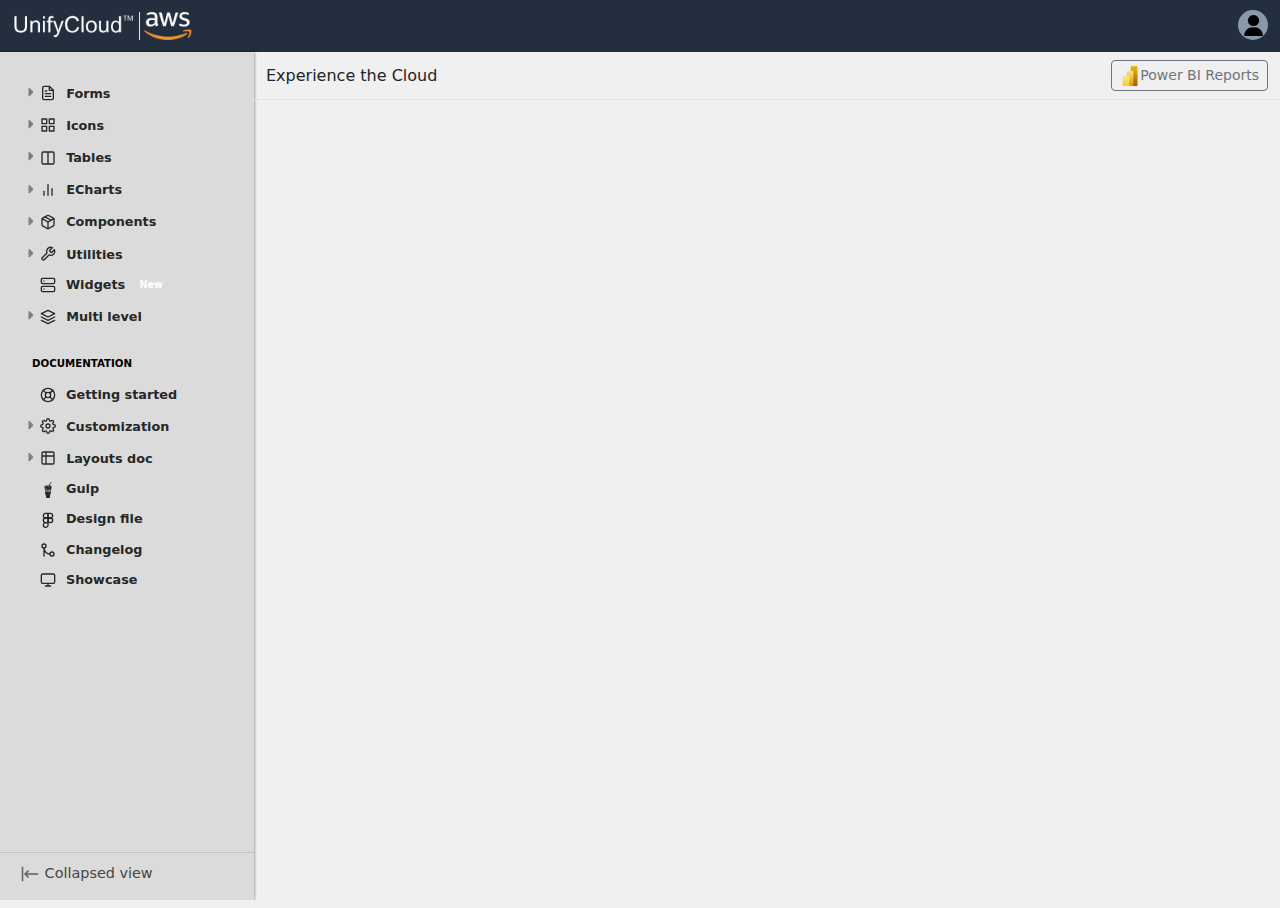
==== index.html @ ef330813 "compressed" ====
﻿<!doctype html>
<html lang="en">
<head>
    <meta charset="utf-8">
    <meta name="viewport" content="width=device-width, initial-scale=1">
    <title>AWS</title>
    <!-- bootstrap@5.3.2 -->
    <link rel="stylesheet" href="assets/css/bootstrap.css">
    <link rel="stylesheet" href="assets/css/icofont.css" rel="stylesheet" />
    <link rel="stylesheet" href="assets/css/style.css" rel="stylesheet" />
    <link href="assets/css/responsive.css" rel="stylesheet" />
</head>
  <body class="">
      <section class="topbar">
          <div class="container-fluid">
              <div class="row g-2 align-items-center">
                  <div class="col-auto mmenu">
                    <a href="javascript:void(0);" onclick="showmenumobile()">
                        <!-- <i class="icofont-navigation-menu"></i> -->
                        <img src="assets/img/icons/menu-bar.png" alt="">
                    </a>
                  </div>
                  <div class="col-auto brandlogo">
                      <img src="assets/img/uc-logo-white.png" />
                  </div>
                  <div class="col-auto border-start awslogo">
                      <img src="assets/img/aws-logo-white.png" />
                  </div>
                  <div class="col text-end">
                      <div class="dropdown profilebtn">
                          <span class="" data-bs-toggle="dropdown" aria-expanded="false">
                              <img src="assets/img/user.png" />
                          </span>
                          <!--<button class="btn btn-secondary dropdown-toggle" type="button" data-bs-toggle="dropdown" aria-expanded="false">
                            Dropdown
                        </button>-->
                          <ul class="dropdown-menu">
                              <li>
                                  <a href="change-password.html" class="dropdown-item">Change Password</a>
                              </li>

                              <li><hr class="dropdown-divider"></li>
                              <li><button class="dropdown-item" type="button">Logout</button></li>
                          </ul>
                      </div>
                  </div>
              </div>
          </div>
      </section>
      <section class="bottomSec">
          <div class="mobmenubg">
              <a href="javascript:void();" id="Closemenu" onclick="hidemenumobile()"><i class="icofont-close-line-squared-alt"></i></a>
          </div>
          <div class="sidebar">
              
              <nav class="navbar navbar-vertical navbar-expand-lg">
                  <div class="" id="navbarVerticalCollapse">
                      <!-- scrollbar removed-->
                      <div class="navbar-vertical-content">
                          <ul class="navbar-nav flex-column" id="navbarVerticalNav">


                              <li class="nav-item">
                                  <!-- label-->

                                  <div class="nav-item-wrapper">
                                      <a class="nav-link dropdown-indicator label-1 collapsed" href="#nv-forms" role="button" data-bs-toggle="collapse" aria-expanded="false" aria-controls="nv-forms">
                                          <div class="d-flex align-items-center">
                                              <div class="dropdown-indicator-icon"><svg class="svg-inline--fa fa-caret-right" aria-hidden="true" focusable="false" data-prefix="fas" data-icon="caret-right" role="img" xmlns="http://www.w3.org/2000/svg" viewBox="0 0 256 512" data-fa-i2svg=""><path fill="currentColor" d="M118.6 105.4l128 127.1C252.9 239.6 256 247.8 256 255.1s-3.125 16.38-9.375 22.63l-128 127.1c-9.156 9.156-22.91 11.9-34.88 6.943S64 396.9 64 383.1V128c0-12.94 7.781-24.62 19.75-29.58S109.5 96.23 118.6 105.4z"></path></svg><!-- <span class="fas fa-caret-right"></span> Font Awesome fontawesome.com --></div><span class="nav-link-icon"><svg xmlns="http://www.w3.org/2000/svg" width="16px" height="16px" viewBox="0 0 24 24" fill="none" stroke="currentColor" stroke-width="2" stroke-linecap="round" stroke-linejoin="round" class="feather feather-file-text"><path d="M14 2H6a2 2 0 0 0-2 2v16a2 2 0 0 0 2 2h12a2 2 0 0 0 2-2V8z"></path><polyline points="14 2 14 8 20 8"></polyline><line x1="16" y1="13" x2="8" y2="13"></line><line x1="16" y1="17" x2="8" y2="17"></line><polyline points="10 9 9 9 8 9"></polyline></svg></span><span class="nav-link-text">Forms</span>
                                          </div>
                                      </a>
                                      <div class="parent-wrapper label-1">
                                          <ul class="nav collapse parent" data-bs-parent="#navbarVerticalCollapse" id="nv-forms">
                                              <li class="collapsed-nav-item-title d-none">Forms</li>
                                              <li class="nav-item">
                                                  <a class="nav-link dropdown-indicator collapsed" href="#nv-basic" data-bs-toggle="collapse" aria-expanded="false" aria-controls="nv-basic">
                                                      <div class="d-flex align-items-center">
                                                          <div class="dropdown-indicator-icon"><svg class="svg-inline--fa fa-caret-right" aria-hidden="true" focusable="false" data-prefix="fas" data-icon="caret-right" role="img" xmlns="http://www.w3.org/2000/svg" viewBox="0 0 256 512" data-fa-i2svg=""><path fill="currentColor" d="M118.6 105.4l128 127.1C252.9 239.6 256 247.8 256 255.1s-3.125 16.38-9.375 22.63l-128 127.1c-9.156 9.156-22.91 11.9-34.88 6.943S64 396.9 64 383.1V128c0-12.94 7.781-24.62 19.75-29.58S109.5 96.23 118.6 105.4z"></path></svg><!-- <span class="fas fa-caret-right"></span> Font Awesome fontawesome.com --></div><span class="nav-link-text">Basic</span>
                                                      </div>
                                                  </a><!-- more inner pages-->
                                                  <div class="parent-wrapper">
                                                      <ul class="nav collapse parent" data-bs-parent="#forms" id="nv-basic">
                                                          <li class="nav-item">
                                                              <a class="nav-link" href="modules/forms/basic/form-control.html" data-bs-toggle="" aria-expanded="false">
                                                                  <div class="d-flex align-items-center"><span class="nav-link-text">Form control</span></div>
                                                              </a><!-- more inner pages-->
                                                          </li>
                                                          <li class="nav-item">
                                                              <a class="nav-link" href="modules/forms/basic/input-group.html" data-bs-toggle="" aria-expanded="false">
                                                                  <div class="d-flex align-items-center"><span class="nav-link-text">Input group</span></div>
                                                              </a><!-- more inner pages-->
                                                          </li>
                                                          <li class="nav-item">
                                                              <a class="nav-link" href="modules/forms/basic/select.html" data-bs-toggle="" aria-expanded="false">
                                                                  <div class="d-flex align-items-center"><span class="nav-link-text">Select</span></div>
                                                              </a><!-- more inner pages-->
                                                          </li>
                                                          <li class="nav-item">
                                                              <a class="nav-link" href="modules/forms/basic/checks.html" data-bs-toggle="" aria-expanded="false">
                                                                  <div class="d-flex align-items-center"><span class="nav-link-text">Checks</span></div>
                                                              </a><!-- more inner pages-->
                                                          </li>
                                                          <li class="nav-item">
                                                              <a class="nav-link" href="modules/forms/basic/range.html" data-bs-toggle="" aria-expanded="false">
                                                                  <div class="d-flex align-items-center"><span class="nav-link-text">Range</span></div>
                                                              </a><!-- more inner pages-->
                                                          </li>
                                                          <li class="nav-item">
                                                              <a class="nav-link" href="modules/forms/basic/floating-labels.html" data-bs-toggle="" aria-expanded="false">
                                                                  <div class="d-flex align-items-center"><span class="nav-link-text">Floating labels</span></div>
                                                              </a><!-- more inner pages-->
                                                          </li>
                                                          <li class="nav-item">
                                                              <a class="nav-link" href="modules/forms/basic/layout.html" data-bs-toggle="" aria-expanded="false">
                                                                  <div class="d-flex align-items-center"><span class="nav-link-text">Layout</span></div>
                                                              </a><!-- more inner pages-->
                                                          </li>
                                                      </ul>
                                                  </div>
                                              </li>
                                              <li class="nav-item">
                                                  <a class="nav-link dropdown-indicator collapsed" href="#nv-advance" data-bs-toggle="collapse" aria-expanded="false" aria-controls="nv-advance">
                                                      <div class="d-flex align-items-center">
                                                          <div class="dropdown-indicator-icon"><svg class="svg-inline--fa fa-caret-right" aria-hidden="true" focusable="false" data-prefix="fas" data-icon="caret-right" role="img" xmlns="http://www.w3.org/2000/svg" viewBox="0 0 256 512" data-fa-i2svg=""><path fill="currentColor" d="M118.6 105.4l128 127.1C252.9 239.6 256 247.8 256 255.1s-3.125 16.38-9.375 22.63l-128 127.1c-9.156 9.156-22.91 11.9-34.88 6.943S64 396.9 64 383.1V128c0-12.94 7.781-24.62 19.75-29.58S109.5 96.23 118.6 105.4z"></path></svg><!-- <span class="fas fa-caret-right"></span> Font Awesome fontawesome.com --></div><span class="nav-link-text">Advance</span>
                                                      </div>
                                                  </a><!-- more inner pages-->
                                                  <div class="parent-wrapper">
                                                      <ul class="nav collapse parent" data-bs-parent="#forms" id="nv-advance">
                                                          <li class="nav-item">
                                                              <a class="nav-link" href="modules/forms/advance/advance-select.html" data-bs-toggle="" aria-expanded="false">
                                                                  <div class="d-flex align-items-center"><span class="nav-link-text">Advance select</span></div>
                                                              </a><!-- more inner pages-->
                                                          </li>
                                                          <li class="nav-item">
                                                              <a class="nav-link" href="modules/forms/advance/date-picker.html" data-bs-toggle="" aria-expanded="false">
                                                                  <div class="d-flex align-items-center"><span class="nav-link-text">Date picker</span></div>
                                                              </a><!-- more inner pages-->
                                                          </li>
                                                          <li class="nav-item">
                                                              <a class="nav-link" href="modules/forms/advance/editor.html" data-bs-toggle="" aria-expanded="false">
                                                                  <div class="d-flex align-items-center"><span class="nav-link-text">Editor</span></div>
                                                              </a><!-- more inner pages-->
                                                          </li>
                                                          <li class="nav-item">
                                                              <a class="nav-link" href="modules/forms/advance/file-uploader.html" data-bs-toggle="" aria-expanded="false">
                                                                  <div class="d-flex align-items-center"><span class="nav-link-text">File uploader</span></div>
                                                              </a><!-- more inner pages-->
                                                          </li>
                                                          <li class="nav-item">
                                                              <a class="nav-link" href="modules/forms/advance/rating.html" data-bs-toggle="" aria-expanded="false">
                                                                  <div class="d-flex align-items-center"><span class="nav-link-text">Rating</span></div>
                                                              </a><!-- more inner pages-->
                                                          </li>
                                                          <li class="nav-item">
                                                              <a class="nav-link" href="modules/forms/advance/emoji-button.html" data-bs-toggle="" aria-expanded="false">
                                                                  <div class="d-flex align-items-center"><span class="nav-link-text">Emoji button</span></div>
                                                              </a><!-- more inner pages-->
                                                          </li>
                                                      </ul>
                                                  </div>
                                              </li>
                                              <li class="nav-item">
                                                  <a class="nav-link" href="modules/forms/validation.html" data-bs-toggle="" aria-expanded="false">
                                                      <div class="d-flex align-items-center"><span class="nav-link-text">Validation</span></div>
                                                  </a><!-- more inner pages-->
                                              </li>
                                              <li class="nav-item">
                                                  <a class="nav-link" href="modules/forms/wizard.html" data-bs-toggle="" aria-expanded="false">
                                                      <div class="d-flex align-items-center"><span class="nav-link-text">Wizard</span></div>
                                                  </a><!-- more inner pages-->
                                              </li>
                                          </ul>
                                      </div>
                                  </div><!-- parent pages-->
                                  <div class="nav-item-wrapper">
                                      <a class="nav-link dropdown-indicator label-1 collapsed" href="#nv-icons" role="button" data-bs-toggle="collapse" aria-expanded="false" aria-controls="nv-icons">
                                          <div class="d-flex align-items-center">
                                              <div class="dropdown-indicator-icon"><svg class="svg-inline--fa fa-caret-right" aria-hidden="true" focusable="false" data-prefix="fas" data-icon="caret-right" role="img" xmlns="http://www.w3.org/2000/svg" viewBox="0 0 256 512" data-fa-i2svg=""><path fill="currentColor" d="M118.6 105.4l128 127.1C252.9 239.6 256 247.8 256 255.1s-3.125 16.38-9.375 22.63l-128 127.1c-9.156 9.156-22.91 11.9-34.88 6.943S64 396.9 64 383.1V128c0-12.94 7.781-24.62 19.75-29.58S109.5 96.23 118.6 105.4z"></path></svg><!-- <span class="fas fa-caret-right"></span> Font Awesome fontawesome.com --></div><span class="nav-link-icon"><svg xmlns="http://www.w3.org/2000/svg" width="16px" height="16px" viewBox="0 0 24 24" fill="none" stroke="currentColor" stroke-width="2" stroke-linecap="round" stroke-linejoin="round" class="feather feather-grid"><rect x="3" y="3" width="7" height="7"></rect><rect x="14" y="3" width="7" height="7"></rect><rect x="14" y="14" width="7" height="7"></rect><rect x="3" y="14" width="7" height="7"></rect></svg></span><span class="nav-link-text">Icons</span>
                                          </div>
                                      </a>
                                      <div class="parent-wrapper label-1">
                                          <ul class="nav collapse parent" data-bs-parent="#navbarVerticalCollapse" id="nv-icons">
                                              <li class="collapsed-nav-item-title d-none">Icons</li>
                                              <li class="nav-item">
                                                  <a class="nav-link" href="modules/icons/feather.html" data-bs-toggle="" aria-expanded="false">
                                                      <div class="d-flex align-items-center"><span class="nav-link-text">Feather</span></div>
                                                  </a><!-- more inner pages-->
                                              </li>
                                              <li class="nav-item">
                                                  <a class="nav-link" href="modules/icons/font-awesome.html" data-bs-toggle="" aria-expanded="false">
                                                      <div class="d-flex align-items-center"><span class="nav-link-text">Font awesome</span></div>
                                                  </a><!-- more inner pages-->
                                              </li>
                                              <li class="nav-item">
                                                  <a class="nav-link" href="modules/icons/unicons.html" data-bs-toggle="" aria-expanded="false">
                                                      <div class="d-flex align-items-center"><span class="nav-link-text">Unicons</span></div>
                                                  </a><!-- more inner pages-->
                                              </li>
                                          </ul>
                                      </div>
                                  </div><!-- parent pages-->
                                  <div class="nav-item-wrapper">
                                      <a class="nav-link dropdown-indicator label-1 collapsed" href="#nv-tables" role="button" data-bs-toggle="collapse" aria-expanded="false" aria-controls="nv-tables">
                                          <div class="d-flex align-items-center">
                                              <div class="dropdown-indicator-icon"><svg class="svg-inline--fa fa-caret-right" aria-hidden="true" focusable="false" data-prefix="fas" data-icon="caret-right" role="img" xmlns="http://www.w3.org/2000/svg" viewBox="0 0 256 512" data-fa-i2svg=""><path fill="currentColor" d="M118.6 105.4l128 127.1C252.9 239.6 256 247.8 256 255.1s-3.125 16.38-9.375 22.63l-128 127.1c-9.156 9.156-22.91 11.9-34.88 6.943S64 396.9 64 383.1V128c0-12.94 7.781-24.62 19.75-29.58S109.5 96.23 118.6 105.4z"></path></svg><!-- <span class="fas fa-caret-right"></span> Font Awesome fontawesome.com --></div><span class="nav-link-icon"><svg xmlns="http://www.w3.org/2000/svg" width="16px" height="16px" viewBox="0 0 24 24" fill="none" stroke="currentColor" stroke-width="2" stroke-linecap="round" stroke-linejoin="round" class="feather feather-columns"><path d="M12 3h7a2 2 0 0 1 2 2v14a2 2 0 0 1-2 2h-7m0-18H5a2 2 0 0 0-2 2v14a2 2 0 0 0 2 2h7m0-18v18"></path></svg></span><span class="nav-link-text">Tables</span>
                                          </div>
                                      </a>
                                      <div class="parent-wrapper label-1">
                                          <ul class="nav collapse parent" data-bs-parent="#navbarVerticalCollapse" id="nv-tables">
                                              <li class="collapsed-nav-item-title d-none">Tables</li>
                                              <li class="nav-item">
                                                  <a class="nav-link" href="modules/tables/basic-tables.html" data-bs-toggle="" aria-expanded="false">
                                                      <div class="d-flex align-items-center"><span class="nav-link-text">Basic tables</span></div>
                                                  </a><!-- more inner pages-->
                                              </li>
                                              <li class="nav-item">
                                                  <a class="nav-link" href="modules/tables/advance-tables.html" data-bs-toggle="" aria-expanded="false">
                                                      <div class="d-flex align-items-center"><span class="nav-link-text">Advance tables</span></div>
                                                  </a><!-- more inner pages-->
                                              </li>
                                              <li class="nav-item">
                                                  <a class="nav-link" href="modules/tables/bulk-select.html" data-bs-toggle="" aria-expanded="false">
                                                      <div class="d-flex align-items-center"><span class="nav-link-text">Bulk Select</span></div>
                                                  </a><!-- more inner pages-->
                                              </li>
                                          </ul>
                                      </div>
                                  </div><!-- parent pages-->
                                  <div class="nav-item-wrapper">
                                      <a class="nav-link dropdown-indicator label-1 collapsed" href="#nv-ECharts" role="button" data-bs-toggle="collapse" aria-expanded="false" aria-controls="nv-ECharts">
                                          <div class="d-flex align-items-center">
                                              <div class="dropdown-indicator-icon"><svg class="svg-inline--fa fa-caret-right" aria-hidden="true" focusable="false" data-prefix="fas" data-icon="caret-right" role="img" xmlns="http://www.w3.org/2000/svg" viewBox="0 0 256 512" data-fa-i2svg=""><path fill="currentColor" d="M118.6 105.4l128 127.1C252.9 239.6 256 247.8 256 255.1s-3.125 16.38-9.375 22.63l-128 127.1c-9.156 9.156-22.91 11.9-34.88 6.943S64 396.9 64 383.1V128c0-12.94 7.781-24.62 19.75-29.58S109.5 96.23 118.6 105.4z"></path></svg><!-- <span class="fas fa-caret-right"></span> Font Awesome fontawesome.com --></div><span class="nav-link-icon"><svg xmlns="http://www.w3.org/2000/svg" width="16px" height="16px" viewBox="0 0 24 24" fill="none" stroke="currentColor" stroke-width="2" stroke-linecap="round" stroke-linejoin="round" class="feather feather-bar-chart-2"><line x1="18" y1="20" x2="18" y2="10"></line><line x1="12" y1="20" x2="12" y2="4"></line><line x1="6" y1="20" x2="6" y2="14"></line></svg></span><span class="nav-link-text">ECharts</span>
                                          </div>
                                      </a>
                                      <div class="parent-wrapper label-1">
                                          <ul class="nav collapse parent" data-bs-parent="#navbarVerticalCollapse" id="nv-ECharts">
                                              <li class="collapsed-nav-item-title d-none">ECharts</li>
                                              <li class="nav-item">
                                                  <a class="nav-link" href="modules/echarts/line-charts.html" data-bs-toggle="" aria-expanded="false">
                                                      <div class="d-flex align-items-center"><span class="nav-link-text">Line charts</span></div>
                                                  </a><!-- more inner pages-->
                                              </li>
                                              <li class="nav-item">
                                                  <a class="nav-link" href="modules/echarts/bar-charts.html" data-bs-toggle="" aria-expanded="false">
                                                      <div class="d-flex align-items-center"><span class="nav-link-text">Bar charts</span></div>
                                                  </a><!-- more inner pages-->
                                              </li>
                                              <li class="nav-item">
                                                  <a class="nav-link" href="modules/echarts/candlestick-charts.html" data-bs-toggle="" aria-expanded="false">
                                                      <div class="d-flex align-items-center"><span class="nav-link-text">Candlestick charts</span></div>
                                                  </a><!-- more inner pages-->
                                              </li>
                                              <li class="nav-item">
                                                  <a class="nav-link" href="modules/echarts/geo-map.html" data-bs-toggle="" aria-expanded="false">
                                                      <div class="d-flex align-items-center"><span class="nav-link-text">Geo map</span></div>
                                                  </a><!-- more inner pages-->
                                              </li>
                                              <li class="nav-item">
                                                  <a class="nav-link" href="modules/echarts/scatter-charts.html" data-bs-toggle="" aria-expanded="false">
                                                      <div class="d-flex align-items-center"><span class="nav-link-text">Scatter charts</span></div>
                                                  </a><!-- more inner pages-->
                                              </li>
                                              <li class="nav-item">
                                                  <a class="nav-link" href="modules/echarts/pie-charts.html" data-bs-toggle="" aria-expanded="false">
                                                      <div class="d-flex align-items-center"><span class="nav-link-text">Pie charts</span></div>
                                                  </a><!-- more inner pages-->
                                              </li>
                                              <li class="nav-item">
                                                  <a class="nav-link" href="modules/echarts/gauge-chart.html" data-bs-toggle="" aria-expanded="false">
                                                      <div class="d-flex align-items-center"><span class="nav-link-text">Gauge chart</span></div>
                                                  </a><!-- more inner pages-->
                                              </li>
                                              <li class="nav-item">
                                                  <a class="nav-link" href="modules/echarts/radar-charts.html" data-bs-toggle="" aria-expanded="false">
                                                      <div class="d-flex align-items-center"><span class="nav-link-text">Radar charts</span></div>
                                                  </a><!-- more inner pages-->
                                              </li>
                                              <li class="nav-item">
                                                  <a class="nav-link" href="modules/echarts/heatmap-charts.html" data-bs-toggle="" aria-expanded="false">
                                                      <div class="d-flex align-items-center"><span class="nav-link-text">Heatmap charts</span></div>
                                                  </a><!-- more inner pages-->
                                              </li>
                                              <li class="nav-item">
                                                  <a class="nav-link" href="modules/echarts/how-to-use.html" data-bs-toggle="" aria-expanded="false">
                                                      <div class="d-flex align-items-center"><span class="nav-link-text">How to use</span></div>
                                                  </a><!-- more inner pages-->
                                              </li>
                                          </ul>
                                      </div>
                                  </div><!-- parent pages-->
                                  <div class="nav-item-wrapper">
                                      <a class="nav-link dropdown-indicator label-1 collapsed" href="#nv-components" role="button" data-bs-toggle="collapse" aria-expanded="false" aria-controls="nv-components">
                                          <div class="d-flex align-items-center">
                                              <div class="dropdown-indicator-icon"><svg class="svg-inline--fa fa-caret-right" aria-hidden="true" focusable="false" data-prefix="fas" data-icon="caret-right" role="img" xmlns="http://www.w3.org/2000/svg" viewBox="0 0 256 512" data-fa-i2svg=""><path fill="currentColor" d="M118.6 105.4l128 127.1C252.9 239.6 256 247.8 256 255.1s-3.125 16.38-9.375 22.63l-128 127.1c-9.156 9.156-22.91 11.9-34.88 6.943S64 396.9 64 383.1V128c0-12.94 7.781-24.62 19.75-29.58S109.5 96.23 118.6 105.4z"></path></svg><!-- <span class="fas fa-caret-right"></span> Font Awesome fontawesome.com --></div><span class="nav-link-icon"><svg xmlns="http://www.w3.org/2000/svg" width="16px" height="16px" viewBox="0 0 24 24" fill="none" stroke="currentColor" stroke-width="2" stroke-linecap="round" stroke-linejoin="round" class="feather feather-package"><line x1="16.5" y1="9.4" x2="7.5" y2="4.21"></line><path d="M21 16V8a2 2 0 0 0-1-1.73l-7-4a2 2 0 0 0-2 0l-7 4A2 2 0 0 0 3 8v8a2 2 0 0 0 1 1.73l7 4a2 2 0 0 0 2 0l7-4A2 2 0 0 0 21 16z"></path><polyline points="3.27 6.96 12 12.01 20.73 6.96"></polyline><line x1="12" y1="22.08" x2="12" y2="12"></line></svg></span><span class="nav-link-text">Components</span>
                                          </div>
                                      </a>
                                      <div class="parent-wrapper label-1">
                                          <ul class="nav collapse parent" data-bs-parent="#navbarVerticalCollapse" id="nv-components">
                                              <li class="collapsed-nav-item-title d-none">Components</li>
                                              <li class="nav-item">
                                                  <a class="nav-link" href="modules/components/accordion.html" data-bs-toggle="" aria-expanded="false">
                                                      <div class="d-flex align-items-center"><span class="nav-link-text">Accordion</span></div>
                                                  </a><!-- more inner pages-->
                                              </li>
                                              <li class="nav-item">
                                                  <a class="nav-link" href="modules/components/avatar.html" data-bs-toggle="" aria-expanded="false">
                                                      <div class="d-flex align-items-center"><span class="nav-link-text">Avatar</span></div>
                                                  </a><!-- more inner pages-->
                                              </li>
                                              <li class="nav-item">
                                                  <a class="nav-link" href="modules/components/alerts.html" data-bs-toggle="" aria-expanded="false">
                                                      <div class="d-flex align-items-center"><span class="nav-link-text">Alerts</span></div>
                                                  </a><!-- more inner pages-->
                                              </li>
                                              <li class="nav-item">
                                                  <a class="nav-link" href="modules/components/badge.html" data-bs-toggle="" aria-expanded="false">
                                                      <div class="d-flex align-items-center"><span class="nav-link-text">Badge</span></div>
                                                  </a><!-- more inner pages-->
                                              </li>
                                              <li class="nav-item">
                                                  <a class="nav-link" href="modules/components/breadcrumb.html" data-bs-toggle="" aria-expanded="false">
                                                      <div class="d-flex align-items-center"><span class="nav-link-text">Breadcrumb</span></div>
                                                  </a><!-- more inner pages-->
                                              </li>
                                              <li class="nav-item">
                                                  <a class="nav-link" href="modules/components/button.html" data-bs-toggle="" aria-expanded="false">
                                                      <div class="d-flex align-items-center"><span class="nav-link-text">Buttons</span></div>
                                                  </a><!-- more inner pages-->
                                              </li>
                                              <li class="nav-item">
                                                  <a class="nav-link" href="modules/components/calendar.html" data-bs-toggle="" aria-expanded="false">
                                                      <div class="d-flex align-items-center"><span class="nav-link-text">Calendar</span></div>
                                                  </a><!-- more inner pages-->
                                              </li>
                                              <li class="nav-item">
                                                  <a class="nav-link" href="modules/components/card.html" data-bs-toggle="" aria-expanded="false">
                                                      <div class="d-flex align-items-center"><span class="nav-link-text">Card</span></div>
                                                  </a><!-- more inner pages-->
                                              </li>
                                              <li class="nav-item">
                                                  <a class="nav-link dropdown-indicator collapsed" href="#nv-carousel" data-bs-toggle="collapse" aria-expanded="false" aria-controls="nv-carousel">
                                                      <div class="d-flex align-items-center">
                                                          <div class="dropdown-indicator-icon"><svg class="svg-inline--fa fa-caret-right" aria-hidden="true" focusable="false" data-prefix="fas" data-icon="caret-right" role="img" xmlns="http://www.w3.org/2000/svg" viewBox="0 0 256 512" data-fa-i2svg=""><path fill="currentColor" d="M118.6 105.4l128 127.1C252.9 239.6 256 247.8 256 255.1s-3.125 16.38-9.375 22.63l-128 127.1c-9.156 9.156-22.91 11.9-34.88 6.943S64 396.9 64 383.1V128c0-12.94 7.781-24.62 19.75-29.58S109.5 96.23 118.6 105.4z"></path></svg><!-- <span class="fas fa-caret-right"></span> Font Awesome fontawesome.com --></div><span class="nav-link-text">Carousel</span>
                                                      </div>
                                                  </a><!-- more inner pages-->
                                                  <div class="parent-wrapper">
                                                      <ul class="nav collapse parent" data-bs-parent="#components" id="nv-carousel">
                                                          <li class="nav-item">
                                                              <a class="nav-link" href="modules/components/carousel/bootstrap.html" data-bs-toggle="" aria-expanded="false">
                                                                  <div class="d-flex align-items-center"><span class="nav-link-text">Bootstrap</span></div>
                                                              </a><!-- more inner pages-->
                                                          </li>
                                                          <li class="nav-item">
                                                              <a class="nav-link" href="modules/components/carousel/swiper.html" data-bs-toggle="" aria-expanded="false">
                                                                  <div class="d-flex align-items-center"><span class="nav-link-text">Swiper</span></div>
                                                              </a><!-- more inner pages-->
                                                          </li>
                                                      </ul>
                                                  </div>
                                              </li>
                                              <li class="nav-item">
                                                  <a class="nav-link" href="modules/components/collapse.html" data-bs-toggle="" aria-expanded="false">
                                                      <div class="d-flex align-items-center"><span class="nav-link-text">Collapse</span></div>
                                                  </a><!-- more inner pages-->
                                              </li>
                                              <li class="nav-item">
                                                  <a class="nav-link" href="modules/components/dropdown.html" data-bs-toggle="" aria-expanded="false">
                                                      <div class="d-flex align-items-center"><span class="nav-link-text">Dropdown</span></div>
                                                  </a><!-- more inner pages-->
                                              </li>
                                              <li class="nav-item">
                                                  <a class="nav-link" href="modules/components/list-group.html" data-bs-toggle="" aria-expanded="false">
                                                      <div class="d-flex align-items-center"><span class="nav-link-text">List group</span></div>
                                                  </a><!-- more inner pages-->
                                              </li>
                                              <li class="nav-item">
                                                  <a class="nav-link" href="modules/components/modal.html" data-bs-toggle="" aria-expanded="false">
                                                      <div class="d-flex align-items-center"><span class="nav-link-text">Modals</span></div>
                                                  </a><!-- more inner pages-->
                                              </li>
                                              <li class="nav-item">
                                                  <a class="nav-link dropdown-indicator collapsed" href="#nv-navs-_and_-Tabs" data-bs-toggle="collapse" aria-expanded="false" aria-controls="nv-navs-_and_-Tabs">
                                                      <div class="d-flex align-items-center">
                                                          <div class="dropdown-indicator-icon"><svg class="svg-inline--fa fa-caret-right" aria-hidden="true" focusable="false" data-prefix="fas" data-icon="caret-right" role="img" xmlns="http://www.w3.org/2000/svg" viewBox="0 0 256 512" data-fa-i2svg=""><path fill="currentColor" d="M118.6 105.4l128 127.1C252.9 239.6 256 247.8 256 255.1s-3.125 16.38-9.375 22.63l-128 127.1c-9.156 9.156-22.91 11.9-34.88 6.943S64 396.9 64 383.1V128c0-12.94 7.781-24.62 19.75-29.58S109.5 96.23 118.6 105.4z"></path></svg><!-- <span class="fas fa-caret-right"></span> Font Awesome fontawesome.com --></div><span class="nav-link-text">Navs &amp; Tabs</span>
                                                      </div>
                                                  </a><!-- more inner pages-->
                                                  <div class="parent-wrapper">
                                                      <ul class="nav collapse parent" data-bs-parent="#components" id="nv-navs-_and_-Tabs">
                                                          <li class="nav-item">
                                                              <a class="nav-link" href="modules/components/navs-and-tabs/navs.html" data-bs-toggle="" aria-expanded="false">
                                                                  <div class="d-flex align-items-center"><span class="nav-link-text">Navs</span></div>
                                                              </a><!-- more inner pages-->
                                                          </li>
                                                          <li class="nav-item">
                                                              <a class="nav-link" href="modules/components/navs-and-tabs/navbar.html" data-bs-toggle="" aria-expanded="false">
                                                                  <div class="d-flex align-items-center"><span class="nav-link-text">Navbar</span></div>
                                                              </a><!-- more inner pages-->
                                                          </li>
                                                          <li class="nav-item">
                                                              <a class="nav-link" href="modules/components/navs-and-tabs/tabs.html" data-bs-toggle="" aria-expanded="false">
                                                                  <div class="d-flex align-items-center"><span class="nav-link-text">Tabs</span></div>
                                                              </a><!-- more inner pages-->
                                                          </li>
                                                      </ul>
                                                  </div>
                                              </li>
                                              <li class="nav-item">
                                                  <a class="nav-link" href="modules/components/offcanvas.html" data-bs-toggle="" aria-expanded="false">
                                                      <div class="d-flex align-items-center"><span class="nav-link-text">Offcanvas</span></div>
                                                  </a><!-- more inner pages-->
                                              </li>
                                              <li class="nav-item">
                                                  <a class="nav-link" href="modules/components/progress-bar.html" data-bs-toggle="" aria-expanded="false">
                                                      <div class="d-flex align-items-center"><span class="nav-link-text">Progress bar</span></div>
                                                  </a><!-- more inner pages-->
                                              </li>
                                              <li class="nav-item">
                                                  <a class="nav-link" href="modules/components/placeholder.html" data-bs-toggle="" aria-expanded="false">
                                                      <div class="d-flex align-items-center"><span class="nav-link-text">Placeholder</span></div>
                                                  </a><!-- more inner pages-->
                                              </li>
                                              <li class="nav-item">
                                                  <a class="nav-link" href="modules/components/pagination.html" data-bs-toggle="" aria-expanded="false">
                                                      <div class="d-flex align-items-center"><span class="nav-link-text">Pagination</span></div>
                                                  </a><!-- more inner pages-->
                                              </li>
                                              <li class="nav-item">
                                                  <a class="nav-link" href="modules/components/popovers.html" data-bs-toggle="" aria-expanded="false">
                                                      <div class="d-flex align-items-center"><span class="nav-link-text">Popovers</span></div>
                                                  </a><!-- more inner pages-->
                                              </li>
                                              <li class="nav-item">
                                                  <a class="nav-link" href="modules/components/scrollspy.html" data-bs-toggle="" aria-expanded="false">
                                                      <div class="d-flex align-items-center"><span class="nav-link-text">Scrollspy</span></div>
                                                  </a><!-- more inner pages-->
                                              </li>
                                              <li class="nav-item">
                                                  <a class="nav-link" href="modules/components/sortable.html" data-bs-toggle="" aria-expanded="false">
                                                      <div class="d-flex align-items-center"><span class="nav-link-text">Sortable</span></div>
                                                  </a><!-- more inner pages-->
                                              </li>
                                              <li class="nav-item">
                                                  <a class="nav-link" href="modules/components/spinners.html" data-bs-toggle="" aria-expanded="false">
                                                      <div class="d-flex align-items-center"><span class="nav-link-text">Spinners</span></div>
                                                  </a><!-- more inner pages-->
                                              </li>
                                              <li class="nav-item">
                                                  <a class="nav-link" href="modules/components/toast.html" data-bs-toggle="" aria-expanded="false">
                                                      <div class="d-flex align-items-center"><span class="nav-link-text">Toast</span></div>
                                                  </a><!-- more inner pages-->
                                              </li>
                                              <li class="nav-item">
                                                  <a class="nav-link" href="modules/components/tooltips.html" data-bs-toggle="" aria-expanded="false">
                                                      <div class="d-flex align-items-center"><span class="nav-link-text">Tooltips</span></div>
                                                  </a><!-- more inner pages-->
                                              </li>
                                              <li class="nav-item">
                                                  <a class="nav-link" href="modules/components/chat-widget.html" data-bs-toggle="" aria-expanded="false">
                                                      <div class="d-flex align-items-center"><span class="nav-link-text">Chat widget</span></div>
                                                  </a><!-- more inner pages-->
                                              </li>
                                          </ul>
                                      </div>
                                  </div><!-- parent pages-->
                                  <div class="nav-item-wrapper">
                                      <a class="nav-link dropdown-indicator label-1 collapsed" href="#nv-utilities" role="button" data-bs-toggle="collapse" aria-expanded="false" aria-controls="nv-utilities">
                                          <div class="d-flex align-items-center">
                                              <div class="dropdown-indicator-icon"><svg class="svg-inline--fa fa-caret-right" aria-hidden="true" focusable="false" data-prefix="fas" data-icon="caret-right" role="img" xmlns="http://www.w3.org/2000/svg" viewBox="0 0 256 512" data-fa-i2svg=""><path fill="currentColor" d="M118.6 105.4l128 127.1C252.9 239.6 256 247.8 256 255.1s-3.125 16.38-9.375 22.63l-128 127.1c-9.156 9.156-22.91 11.9-34.88 6.943S64 396.9 64 383.1V128c0-12.94 7.781-24.62 19.75-29.58S109.5 96.23 118.6 105.4z"></path></svg><!-- <span class="fas fa-caret-right"></span> Font Awesome fontawesome.com --></div><span class="nav-link-icon"><svg xmlns="http://www.w3.org/2000/svg" width="16px" height="16px" viewBox="0 0 24 24" fill="none" stroke="currentColor" stroke-width="2" stroke-linecap="round" stroke-linejoin="round" class="feather feather-tool"><path d="M14.7 6.3a1 1 0 0 0 0 1.4l1.6 1.6a1 1 0 0 0 1.4 0l3.77-3.77a6 6 0 0 1-7.94 7.94l-6.91 6.91a2.12 2.12 0 0 1-3-3l6.91-6.91a6 6 0 0 1 7.94-7.94l-3.76 3.76z"></path></svg></span><span class="nav-link-text">Utilities</span>
                                          </div>
                                      </a>
                                      <div class="parent-wrapper label-1">
                                          <ul class="nav collapse parent" data-bs-parent="#navbarVerticalCollapse" id="nv-utilities">
                                              <li class="collapsed-nav-item-title d-none">Utilities</li>
                                              <li class="nav-item">
                                                  <a class="nav-link" href="modules/utilities/background.html" data-bs-toggle="" aria-expanded="false">
                                                      <div class="d-flex align-items-center"><span class="nav-link-text">Background</span></div>
                                                  </a><!-- more inner pages-->
                                              </li>
                                              <li class="nav-item">
                                                  <a class="nav-link" href="modules/utilities/borders.html" data-bs-toggle="" aria-expanded="false">
                                                      <div class="d-flex align-items-center"><span class="nav-link-text">Borders</span></div>
                                                  </a><!-- more inner pages-->
                                              </li>
                                              <li class="nav-item">
                                                  <a class="nav-link" href="modules/utilities/colors.html" data-bs-toggle="" aria-expanded="false">
                                                      <div class="d-flex align-items-center"><span class="nav-link-text">Colors</span></div>
                                                  </a><!-- more inner pages-->
                                              </li>
                                              <li class="nav-item">
                                                  <a class="nav-link" href="modules/utilities/display.html" data-bs-toggle="" aria-expanded="false">
                                                      <div class="d-flex align-items-center"><span class="nav-link-text">Display</span></div>
                                                  </a><!-- more inner pages-->
                                              </li>
                                              <li class="nav-item">
                                                  <a class="nav-link" href="modules/utilities/flex.html" data-bs-toggle="" aria-expanded="false">
                                                      <div class="d-flex align-items-center"><span class="nav-link-text">Flex</span></div>
                                                  </a><!-- more inner pages-->
                                              </li>
                                              <li class="nav-item">
                                                  <a class="nav-link" href="modules/utilities/stacks.html" data-bs-toggle="" aria-expanded="false">
                                                      <div class="d-flex align-items-center"><span class="nav-link-text">Stacks</span></div>
                                                  </a><!-- more inner pages-->
                                              </li>
                                              <li class="nav-item">
                                                  <a class="nav-link" href="modules/utilities/float.html" data-bs-toggle="" aria-expanded="false">
                                                      <div class="d-flex align-items-center"><span class="nav-link-text">Float</span></div>
                                                  </a><!-- more inner pages-->
                                              </li>
                                              <li class="nav-item">
                                                  <a class="nav-link" href="modules/utilities/grid.html" data-bs-toggle="" aria-expanded="false">
                                                      <div class="d-flex align-items-center"><span class="nav-link-text">Grid</span></div>
                                                  </a><!-- more inner pages-->
                                              </li>
                                              <li class="nav-item">
                                                  <a class="nav-link" href="modules/utilities/interactions.html" data-bs-toggle="" aria-expanded="false">
                                                      <div class="d-flex align-items-center"><span class="nav-link-text">Interactions</span></div>
                                                  </a><!-- more inner pages-->
                                              </li>
                                              <li class="nav-item">
                                                  <a class="nav-link" href="modules/utilities/opacity.html" data-bs-toggle="" aria-expanded="false">
                                                      <div class="d-flex align-items-center"><span class="nav-link-text">Opacity</span></div>
                                                  </a><!-- more inner pages-->
                                              </li>
                                              <li class="nav-item">
                                                  <a class="nav-link" href="modules/utilities/overflow.html" data-bs-toggle="" aria-expanded="false">
                                                      <div class="d-flex align-items-center"><span class="nav-link-text">Overflow</span></div>
                                                  </a><!-- more inner pages-->
                                              </li>
                                              <li class="nav-item">
                                                  <a class="nav-link" href="modules/utilities/position.html" data-bs-toggle="" aria-expanded="false">
                                                      <div class="d-flex align-items-center"><span class="nav-link-text">Position</span></div>
                                                  </a><!-- more inner pages-->
                                              </li>
                                              <li class="nav-item">
                                                  <a class="nav-link" href="modules/utilities/shadows.html" data-bs-toggle="" aria-expanded="false">
                                                      <div class="d-flex align-items-center"><span class="nav-link-text">Shadows</span></div>
                                                  </a><!-- more inner pages-->
                                              </li>
                                              <li class="nav-item">
                                                  <a class="nav-link" href="modules/utilities/sizing.html" data-bs-toggle="" aria-expanded="false">
                                                      <div class="d-flex align-items-center"><span class="nav-link-text">Sizing</span></div>
                                                  </a><!-- more inner pages-->
                                              </li>
                                              <li class="nav-item">
                                                  <a class="nav-link" href="modules/utilities/spacing.html" data-bs-toggle="" aria-expanded="false">
                                                      <div class="d-flex align-items-center"><span class="nav-link-text">Spacing</span></div>
                                                  </a><!-- more inner pages-->
                                              </li>
                                              <li class="nav-item">
                                                  <a class="nav-link" href="modules/utilities/typography.html" data-bs-toggle="" aria-expanded="false">
                                                      <div class="d-flex align-items-center"><span class="nav-link-text">Typography</span></div>
                                                  </a><!-- more inner pages-->
                                              </li>
                                              <li class="nav-item">
                                                  <a class="nav-link" href="modules/utilities/vertical-align.html" data-bs-toggle="" aria-expanded="false">
                                                      <div class="d-flex align-items-center"><span class="nav-link-text">Vertical align</span></div>
                                                  </a><!-- more inner pages-->
                                              </li>
                                              <li class="nav-item">
                                                  <a class="nav-link" href="modules/utilities/visibility.html" data-bs-toggle="" aria-expanded="false">
                                                      <div class="d-flex align-items-center"><span class="nav-link-text">Visibility</span></div>
                                                  </a><!-- more inner pages-->
                                              </li>
                                          </ul>
                                      </div>
                                  </div><!-- parent pages-->
                                  <div class="nav-item-wrapper">
                                      <a class="nav-link label-1" href="widgets.html" role="button" data-bs-toggle="" aria-expanded="false">
                                          <div class="d-flex align-items-center"><span class="nav-link-icon"><svg xmlns="http://www.w3.org/2000/svg" width="16px" height="16px" viewBox="0 0 24 24" fill="none" stroke="currentColor" stroke-width="2" stroke-linecap="round" stroke-linejoin="round" class="feather feather-server"><rect x="2" y="2" width="20" height="8" rx="2" ry="2"></rect><rect x="2" y="14" width="20" height="8" rx="2" ry="2"></rect><line x1="6" y1="6" x2="6.01" y2="6"></line><line x1="6" y1="18" x2="6.01" y2="18"></line></svg></span><span class="nav-link-text-wrapper"><span class="nav-link-text">Widgets</span></span><span class="badge ms-2 badge badge-phoenix badge-phoenix-info nav-link-badge">New</span></div>
                                      </a>
                                  </div><!-- parent pages-->
                                  <div class="nav-item-wrapper">
                                      <a class="nav-link dropdown-indicator label-1 collapsed" href="#nv-multi-level" role="button" data-bs-toggle="collapse" aria-expanded="false" aria-controls="nv-multi-level">
                                          <div class="d-flex align-items-center">
                                              <div class="dropdown-indicator-icon"><svg class="svg-inline--fa fa-caret-right" aria-hidden="true" focusable="false" data-prefix="fas" data-icon="caret-right" role="img" xmlns="http://www.w3.org/2000/svg" viewBox="0 0 256 512" data-fa-i2svg=""><path fill="currentColor" d="M118.6 105.4l128 127.1C252.9 239.6 256 247.8 256 255.1s-3.125 16.38-9.375 22.63l-128 127.1c-9.156 9.156-22.91 11.9-34.88 6.943S64 396.9 64 383.1V128c0-12.94 7.781-24.62 19.75-29.58S109.5 96.23 118.6 105.4z"></path></svg><!-- <span class="fas fa-caret-right"></span> Font Awesome fontawesome.com --></div><span class="nav-link-icon"><svg xmlns="http://www.w3.org/2000/svg" width="16px" height="16px" viewBox="0 0 24 24" fill="none" stroke="currentColor" stroke-width="2" stroke-linecap="round" stroke-linejoin="round" class="feather feather-layers"><polygon points="12 2 2 7 12 12 22 7 12 2"></polygon><polyline points="2 17 12 22 22 17"></polyline><polyline points="2 12 12 17 22 12"></polyline></svg></span><span class="nav-link-text">Multi level</span>
                                          </div>
                                      </a>
                                      <div class="parent-wrapper label-1">
                                          <ul class="nav collapse parent" data-bs-parent="#navbarVerticalCollapse" id="nv-multi-level">
                                              <li class="collapsed-nav-item-title d-none">Multi level</li>
                                              <li class="nav-item">
                                                  <a class="nav-link dropdown-indicator collapsed" href="#nv-level-two" data-bs-toggle="collapse" aria-expanded="false" aria-controls="nv-level-two">
                                                      <div class="d-flex align-items-center">
                                                          <div class="dropdown-indicator-icon"><svg class="svg-inline--fa fa-caret-right" aria-hidden="true" focusable="false" data-prefix="fas" data-icon="caret-right" role="img" xmlns="http://www.w3.org/2000/svg" viewBox="0 0 256 512" data-fa-i2svg=""><path fill="currentColor" d="M118.6 105.4l128 127.1C252.9 239.6 256 247.8 256 255.1s-3.125 16.38-9.375 22.63l-128 127.1c-9.156 9.156-22.91 11.9-34.88 6.943S64 396.9 64 383.1V128c0-12.94 7.781-24.62 19.75-29.58S109.5 96.23 118.6 105.4z"></path></svg><!-- <span class="fas fa-caret-right"></span> Font Awesome fontawesome.com --></div><span class="nav-link-text">Level two</span>
                                                      </div>
                                                  </a><!-- more inner pages-->
                                                  <div class="parent-wrapper">
                                                      <ul class="nav collapse parent" data-bs-parent="#multi-level" id="nv-level-two">
                                                          <li class="nav-item">
                                                              <a class="nav-link" href="#!.html" data-bs-toggle="" aria-expanded="false">
                                                                  <div class="d-flex align-items-center"><span class="nav-link-text">Item 1</span></div>
                                                              </a><!-- more inner pages-->
                                                          </li>
                                                          <li class="nav-item">
                                                              <a class="nav-link" href="#!.html" data-bs-toggle="" aria-expanded="false">
                                                                  <div class="d-flex align-items-center"><span class="nav-link-text">Item 2</span></div>
                                                              </a><!-- more inner pages-->
                                                          </li>
                                                      </ul>
                                                  </div>
                                              </li>
                                              <li class="nav-item">
                                                  <a class="nav-link dropdown-indicator collapsed" href="#nv-level-three" data-bs-toggle="collapse" aria-expanded="false" aria-controls="nv-level-three">
                                                      <div class="d-flex align-items-center">
                                                          <div class="dropdown-indicator-icon"><svg class="svg-inline--fa fa-caret-right" aria-hidden="true" focusable="false" data-prefix="fas" data-icon="caret-right" role="img" xmlns="http://www.w3.org/2000/svg" viewBox="0 0 256 512" data-fa-i2svg=""><path fill="currentColor" d="M118.6 105.4l128 127.1C252.9 239.6 256 247.8 256 255.1s-3.125 16.38-9.375 22.63l-128 127.1c-9.156 9.156-22.91 11.9-34.88 6.943S64 396.9 64 383.1V128c0-12.94 7.781-24.62 19.75-29.58S109.5 96.23 118.6 105.4z"></path></svg><!-- <span class="fas fa-caret-right"></span> Font Awesome fontawesome.com --></div><span class="nav-link-text">Level three</span>
                                                      </div>
                                                  </a><!-- more inner pages-->
                                                  <div class="parent-wrapper">
                                                      <ul class="nav collapse parent" data-bs-parent="#multi-level" id="nv-level-three">
                                                          <li class="nav-item">
                                                              <a class="nav-link" href="#!.html" data-bs-toggle="" aria-expanded="false">
                                                                  <div class="d-flex align-items-center"><span class="nav-link-text">Item 3</span></div>
                                                              </a><!-- more inner pages-->
                                                          </li>
                                                          <li class="nav-item">
                                                              <a class="nav-link dropdown-indicator collapsed" href="#nv-item-4" data-bs-toggle="collapse" aria-expanded="false" aria-controls="nv-item-4">
                                                                  <div class="d-flex align-items-center">
                                                                      <div class="dropdown-indicator-icon"><svg class="svg-inline--fa fa-caret-right" aria-hidden="true" focusable="false" data-prefix="fas" data-icon="caret-right" role="img" xmlns="http://www.w3.org/2000/svg" viewBox="0 0 256 512" data-fa-i2svg=""><path fill="currentColor" d="M118.6 105.4l128 127.1C252.9 239.6 256 247.8 256 255.1s-3.125 16.38-9.375 22.63l-128 127.1c-9.156 9.156-22.91 11.9-34.88 6.943S64 396.9 64 383.1V128c0-12.94 7.781-24.62 19.75-29.58S109.5 96.23 118.6 105.4z"></path></svg><!-- <span class="fas fa-caret-right"></span> Font Awesome fontawesome.com --></div><span class="nav-link-text">Item 4</span>
                                                                  </div>
                                                              </a><!-- more inner pages-->
                                                              <div class="parent-wrapper">
                                                                  <ul class="nav collapse parent" data-bs-parent="#level-three" id="nv-item-4">
                                                                      <li class="nav-item">
                                                                          <a class="nav-link" href="#!.html" data-bs-toggle="" aria-expanded="false">
                                                                              <div class="d-flex align-items-center"><span class="nav-link-text">Item 5</span></div>
                                                                          </a><!-- more inner pages-->
                                                                      </li>
                                                                      <li class="nav-item">
                                                                          <a class="nav-link" href="#!.html" data-bs-toggle="" aria-expanded="false">
                                                                              <div class="d-flex align-items-center"><span class="nav-link-text">Item 6</span></div>
                                                                          </a><!-- more inner pages-->
                                                                      </li>
                                                                  </ul>
                                                              </div>
                                                          </li>
                                                      </ul>
                                                  </div>
                                              </li>
                                              <li class="nav-item">
                                                  <a class="nav-link dropdown-indicator collapsed" href="#nv-level-four" data-bs-toggle="collapse" aria-expanded="false" aria-controls="nv-level-four">
                                                      <div class="d-flex align-items-center">
                                                          <div class="dropdown-indicator-icon"><svg class="svg-inline--fa fa-caret-right" aria-hidden="true" focusable="false" data-prefix="fas" data-icon="caret-right" role="img" xmlns="http://www.w3.org/2000/svg" viewBox="0 0 256 512" data-fa-i2svg=""><path fill="currentColor" d="M118.6 105.4l128 127.1C252.9 239.6 256 247.8 256 255.1s-3.125 16.38-9.375 22.63l-128 127.1c-9.156 9.156-22.91 11.9-34.88 6.943S64 396.9 64 383.1V128c0-12.94 7.781-24.62 19.75-29.58S109.5 96.23 118.6 105.4z"></path></svg><!-- <span class="fas fa-caret-right"></span> Font Awesome fontawesome.com --></div><span class="nav-link-text">Level four</span>
                                                      </div>
                                                  </a><!-- more inner pages-->
                                                  <div class="parent-wrapper">
                                                      <ul class="nav collapse parent" data-bs-parent="#multi-level" id="nv-level-four">
                                                          <li class="nav-item">
                                                              <a class="nav-link" href="#!.html" data-bs-toggle="" aria-expanded="false">
                                                                  <div class="d-flex align-items-center"><span class="nav-link-text">Item 6</span></div>
                                                              </a><!-- more inner pages-->
                                                          </li>
                                                          <li class="nav-item">
                                                              <a class="nav-link dropdown-indicator collapsed" href="#nv-item-7" data-bs-toggle="collapse" aria-expanded="false" aria-controls="nv-item-7">
                                                                  <div class="d-flex align-items-center">
                                                                      <div class="dropdown-indicator-icon"><svg class="svg-inline--fa fa-caret-right" aria-hidden="true" focusable="false" data-prefix="fas" data-icon="caret-right" role="img" xmlns="http://www.w3.org/2000/svg" viewBox="0 0 256 512" data-fa-i2svg=""><path fill="currentColor" d="M118.6 105.4l128 127.1C252.9 239.6 256 247.8 256 255.1s-3.125 16.38-9.375 22.63l-128 127.1c-9.156 9.156-22.91 11.9-34.88 6.943S64 396.9 64 383.1V128c0-12.94 7.781-24.62 19.75-29.58S109.5 96.23 118.6 105.4z"></path></svg><!-- <span class="fas fa-caret-right"></span> Font Awesome fontawesome.com --></div><span class="nav-link-text">Item 7</span>
                                                                  </div>
                                                              </a><!-- more inner pages-->
                                                              <div class="parent-wrapper">
                                                                  <ul class="nav collapse parent" data-bs-parent="#level-four" id="nv-item-7">
                                                                      <li class="nav-item">
                                                                          <a class="nav-link" href="#!.html" data-bs-toggle="" aria-expanded="false">
                                                                              <div class="d-flex align-items-center"><span class="nav-link-text">Item 8</span></div>
                                                                          </a><!-- more inner pages-->
                                                                      </li>
                                                                      <li class="nav-item">
                                                                          <a class="nav-link dropdown-indicator collapsed" href="#nv-item-9" data-bs-toggle="collapse" aria-expanded="false" aria-controls="nv-item-9">
                                                                              <div class="d-flex align-items-center">
                                                                                  <div class="dropdown-indicator-icon"><svg class="svg-inline--fa fa-caret-right" aria-hidden="true" focusable="false" data-prefix="fas" data-icon="caret-right" role="img" xmlns="http://www.w3.org/2000/svg" viewBox="0 0 256 512" data-fa-i2svg=""><path fill="currentColor" d="M118.6 105.4l128 127.1C252.9 239.6 256 247.8 256 255.1s-3.125 16.38-9.375 22.63l-128 127.1c-9.156 9.156-22.91 11.9-34.88 6.943S64 396.9 64 383.1V128c0-12.94 7.781-24.62 19.75-29.58S109.5 96.23 118.6 105.4z"></path></svg><!-- <span class="fas fa-caret-right"></span> Font Awesome fontawesome.com --></div><span class="nav-link-text">Item 9</span>
                                                                              </div>
                                                                          </a><!-- more inner pages-->
                                                                          <div class="parent-wrapper">
                                                                              <ul class="nav collapse parent" data-bs-parent="#item-7" id="nv-item-9">
                                                                                  <li class="nav-item">
                                                                                      <a class="nav-link" href="#!.html" data-bs-toggle="" aria-expanded="false">
                                                                                          <div class="d-flex align-items-center"><span class="nav-link-text">Item 10</span></div>
                                                                                      </a><!-- more inner pages-->
                                                                                  </li>
                                                                                  <li class="nav-item">
                                                                                      <a class="nav-link" href="#!.html" data-bs-toggle="" aria-expanded="false">
                                                                                          <div class="d-flex align-items-center"><span class="nav-link-text">Item 11</span></div>
                                                                                      </a><!-- more inner pages-->
                                                                                  </li>
                                                                              </ul>
                                                                          </div>
                                                                      </li>
                                                                  </ul>
                                                              </div>
                                                          </li>
                                                      </ul>
                                                  </div>
                                              </li>
                                          </ul>
                                      </div>
                                  </div>
                              </li>
                              <li class="nav-item">
                                  <!-- label-->
                                  <p class="navbar-vertical-label">Documentation</p>
                                  <hr class="navbar-vertical-line"><!-- parent pages-->
                                  <div class="nav-item-wrapper">
                                      <a class="nav-link label-1" href="documentation/getting-started.html" role="button" data-bs-toggle="" aria-expanded="false">
                                          <div class="d-flex align-items-center"><span class="nav-link-icon"><svg xmlns="http://www.w3.org/2000/svg" width="16px" height="16px" viewBox="0 0 24 24" fill="none" stroke="currentColor" stroke-width="2" stroke-linecap="round" stroke-linejoin="round" class="feather feather-life-buoy"><circle cx="12" cy="12" r="10"></circle><circle cx="12" cy="12" r="4"></circle><line x1="4.93" y1="4.93" x2="9.17" y2="9.17"></line><line x1="14.83" y1="14.83" x2="19.07" y2="19.07"></line><line x1="14.83" y1="9.17" x2="19.07" y2="4.93"></line><line x1="14.83" y1="9.17" x2="18.36" y2="5.64"></line><line x1="4.93" y1="19.07" x2="9.17" y2="14.83"></line></svg></span><span class="nav-link-text-wrapper"><span class="nav-link-text">Getting started</span></span></div>
                                      </a>
                                  </div><!-- parent pages-->
                                  <div class="nav-item-wrapper">
                                      <a class="nav-link dropdown-indicator label-1 collapsed" href="#nv-customization" role="button" data-bs-toggle="collapse" aria-expanded="false" aria-controls="nv-customization">
                                          <div class="d-flex align-items-center">
                                              <div class="dropdown-indicator-icon"><svg class="svg-inline--fa fa-caret-right" aria-hidden="true" focusable="false" data-prefix="fas" data-icon="caret-right" role="img" xmlns="http://www.w3.org/2000/svg" viewBox="0 0 256 512" data-fa-i2svg=""><path fill="currentColor" d="M118.6 105.4l128 127.1C252.9 239.6 256 247.8 256 255.1s-3.125 16.38-9.375 22.63l-128 127.1c-9.156 9.156-22.91 11.9-34.88 6.943S64 396.9 64 383.1V128c0-12.94 7.781-24.62 19.75-29.58S109.5 96.23 118.6 105.4z"></path></svg><!-- <span class="fas fa-caret-right"></span> Font Awesome fontawesome.com --></div><span class="nav-link-icon"><svg xmlns="http://www.w3.org/2000/svg" width="16px" height="16px" viewBox="0 0 24 24" fill="none" stroke="currentColor" stroke-width="2" stroke-linecap="round" stroke-linejoin="round" class="feather feather-settings"><circle cx="12" cy="12" r="3"></circle><path d="M19.4 15a1.65 1.65 0 0 0 .33 1.82l.06.06a2 2 0 0 1 0 2.83 2 2 0 0 1-2.83 0l-.06-.06a1.65 1.65 0 0 0-1.82-.33 1.65 1.65 0 0 0-1 1.51V21a2 2 0 0 1-2 2 2 2 0 0 1-2-2v-.09A1.65 1.65 0 0 0 9 19.4a1.65 1.65 0 0 0-1.82.33l-.06.06a2 2 0 0 1-2.83 0 2 2 0 0 1 0-2.83l.06-.06a1.65 1.65 0 0 0 .33-1.82 1.65 1.65 0 0 0-1.51-1H3a2 2 0 0 1-2-2 2 2 0 0 1 2-2h.09A1.65 1.65 0 0 0 4.6 9a1.65 1.65 0 0 0-.33-1.82l-.06-.06a2 2 0 0 1 0-2.83 2 2 0 0 1 2.83 0l.06.06a1.65 1.65 0 0 0 1.82.33H9a1.65 1.65 0 0 0 1-1.51V3a2 2 0 0 1 2-2 2 2 0 0 1 2 2v.09a1.65 1.65 0 0 0 1 1.51 1.65 1.65 0 0 0 1.82-.33l.06-.06a2 2 0 0 1 2.83 0 2 2 0 0 1 0 2.83l-.06.06a1.65 1.65 0 0 0-.33 1.82V9a1.65 1.65 0 0 0 1.51 1H21a2 2 0 0 1 2 2 2 2 0 0 1-2 2h-.09a1.65 1.65 0 0 0-1.51 1z"></path></svg></span><span class="nav-link-text">Customization</span>
                                          </div>
                                      </a>
                                      <div class="parent-wrapper label-1">
                                          <ul class="nav collapse parent" data-bs-parent="#navbarVerticalCollapse" id="nv-customization">
                                              <li class="collapsed-nav-item-title d-none">Customization</li>
                                              <li class="nav-item">
                                                  <a class="nav-link" href="documentation/customization/configuration.html" data-bs-toggle="" aria-expanded="false">
                                                      <div class="d-flex align-items-center"><span class="nav-link-text">Configuration</span></div>
                                                  </a><!-- more inner pages-->
                                              </li>
                                              <li class="nav-item">
                                                  <a class="nav-link" href="documentation/customization/styling.html" data-bs-toggle="" aria-expanded="false">
                                                      <div class="d-flex align-items-center"><span class="nav-link-text">Styling</span></div>
                                                  </a><!-- more inner pages-->
                                              </li>
                                              <li class="nav-item">
                                                  <a class="nav-link" href="documentation/customization/dark-mode.html" data-bs-toggle="" aria-expanded="false">
                                                      <div class="d-flex align-items-center"><span class="nav-link-text">Dark mode</span></div>
                                                  </a><!-- more inner pages-->
                                              </li>
                                              <li class="nav-item">
                                                  <a class="nav-link" href="documentation/customization/plugin.html" data-bs-toggle="" aria-expanded="false">
                                                      <div class="d-flex align-items-center"><span class="nav-link-text">Plugin</span></div>
                                                  </a><!-- more inner pages-->
                                              </li>
                                          </ul>
                                      </div>
                                  </div><!-- parent pages-->
                                  <div class="nav-item-wrapper">
                                      <a class="nav-link dropdown-indicator label-1 collapsed" href="#nv-layouts-doc" role="button" data-bs-toggle="collapse" aria-expanded="false" aria-controls="nv-layouts-doc">
                                          <div class="d-flex align-items-center">
                                              <div class="dropdown-indicator-icon"><svg class="svg-inline--fa fa-caret-right" aria-hidden="true" focusable="false" data-prefix="fas" data-icon="caret-right" role="img" xmlns="http://www.w3.org/2000/svg" viewBox="0 0 256 512" data-fa-i2svg=""><path fill="currentColor" d="M118.6 105.4l128 127.1C252.9 239.6 256 247.8 256 255.1s-3.125 16.38-9.375 22.63l-128 127.1c-9.156 9.156-22.91 11.9-34.88 6.943S64 396.9 64 383.1V128c0-12.94 7.781-24.62 19.75-29.58S109.5 96.23 118.6 105.4z"></path></svg><!-- <span class="fas fa-caret-right"></span> Font Awesome fontawesome.com --></div><span class="nav-link-icon"><svg xmlns="http://www.w3.org/2000/svg" width="16px" height="16px" viewBox="0 0 24 24" fill="none" stroke="currentColor" stroke-width="2" stroke-linecap="round" stroke-linejoin="round" class="feather feather-table"><path d="M9 3H5a2 2 0 0 0-2 2v4m6-6h10a2 2 0 0 1 2 2v4M9 3v18m0 0h10a2 2 0 0 0 2-2V9M9 21H5a2 2 0 0 1-2-2V9m0 0h18"></path></svg></span><span class="nav-link-text">Layouts doc</span>
                                          </div>
                                      </a>
                                      <div class="parent-wrapper label-1">
                                          <ul class="nav collapse parent" data-bs-parent="#navbarVerticalCollapse" id="nv-layouts-doc">
                                              <li class="collapsed-nav-item-title d-none">Layouts doc</li>
                                              <li class="nav-item">
                                                  <a class="nav-link" href="documentation/layouts/vertical-navbar.html" data-bs-toggle="" aria-expanded="false">
                                                      <div class="d-flex align-items-center"><span class="nav-link-text">Vertical navbar</span></div>
                                                  </a><!-- more inner pages-->
                                              </li>
                                              <li class="nav-item">
                                                  <a class="nav-link" href="documentation/layouts/horizontal-navbar.html" data-bs-toggle="" aria-expanded="false">
                                                      <div class="d-flex align-items-center"><span class="nav-link-text">Horizontal navbar</span></div>
                                                  </a><!-- more inner pages-->
                                              </li>
                                              <li class="nav-item">
                                                  <a class="nav-link" href="documentation/layouts/combo-navbar.html" data-bs-toggle="" aria-expanded="false">
                                                      <div class="d-flex align-items-center"><span class="nav-link-text">Combo navbar</span></div>
                                                  </a><!-- more inner pages-->
                                              </li>
                                              <li class="nav-item">
                                                  <a class="nav-link" href="documentation/layouts/dual-nav.html" data-bs-toggle="" aria-expanded="false">
                                                      <div class="d-flex align-items-center"><span class="nav-link-text">Dual nav</span></div>
                                                  </a><!-- more inner pages-->
                                              </li>
                                          </ul>
                                      </div>
                                  </div><!-- parent pages-->
                                  <div class="nav-item-wrapper">
                                      <a class="nav-link label-1" href="documentation/gulp.html" role="button" data-bs-toggle="" aria-expanded="false">
                                          <div class="d-flex align-items-center"><span class="nav-link-icon"><svg class="svg-inline--fa fa-gulp ms-1 me-1 fa-lg" aria-hidden="true" focusable="false" data-prefix="fab" data-icon="gulp" role="img" xmlns="http://www.w3.org/2000/svg" viewBox="0 0 256 512" data-fa-i2svg=""><path fill="currentColor" d="M209.8 391.1l-14.1 24.6-4.6 80.2c0 8.9-28.3 16.1-63.1 16.1s-63.1-7.2-63.1-16.1l-5.8-79.4-14.9-25.4c41.2 17.3 126 16.7 165.6 0zm-196-253.3l13.6 125.5c5.9-20 20.8-47 40-55.2 6.3-2.7 12.7-2.7 18.7 .9 5.2 3 9.6 9.3 10.1 11.8 1.2 6.5-2 9.1-4.5 9.1-3 0-5.3-4.6-6.8-7.3-4.1-7.3-10.3-7.6-16.9-2.8-6.9 5-12.9 13.4-17.1 20.7-5.1 8.8-9.4 18.5-12 28.2-1.5 5.6-2.9 14.6-.6 19.9 1 2.2 2.5 3.6 4.9 3.6 5 0 12.3-6.6 15.8-10.1 4.5-4.5 10.3-11.5 12.5-16l5.2-15.5c2.6-6.8 9.9-5.6 9.9 0 0 10.2-3.7 13.6-10 34.7-5.8 19.5-7.6 25.8-7.6 25.8-.7 2.8-3.4 7.5-6.3 7.5-1.2 0-2.1-.4-2.6-1.2-1-1.4-.9-5.3-.8-6.3 .2-3.2 6.3-22.2 7.3-25.2-2 2.2-4.1 4.4-6.4 6.6-5.4 5.1-14.1 11.8-21.5 11.8-3.4 0-5.6-.9-7.7-2.4l7.6 79.6c2 5 39.2 17.1 88.2 17.1 49.1 0 86.3-12.2 88.2-17.1l10.9-94.6c-5.7 5.2-12.3 11.6-19.6 14.8-5.4 2.3-17.4 3.8-17.4-5.7 0-5.2 9.1-14.8 14.4-21.5 1.4-1.7 4.7-5.9 4.7-8.1 0-2.9-6-2.2-11.7 2.5-3.2 2.7-6.2 6.3-8.7 9.7-4.3 6-6.6 11.2-8.5 15.5-6.2 14.2-4.1 8.6-9.1 22-5 13.3-4.2 11.8-5.2 14-.9 1.9-2.2 3.5-4 4.5-1.9 1-4.5 .9-6.1-.3-.9-.6-1.3-1.9-1.3-3.7 0-.9 .1-1.8 .3-2.7 1.5-6.1 7.8-18.1 15-34.3 1.6-3.7 1-2.6 .8-2.3-6.2 6-10.9 8.9-14.4 10.5-5.8 2.6-13 2.6-14.5-4.1-.1-.4-.1-.8-.2-1.2-11.8 9.2-24.3 11.7-20-8.1-4.6 8.2-12.6 14.9-22.4 14.9-4.1 0-7.1-1.4-8.6-5.1-2.3-5.5 1.3-14.9 4.6-23.8 1.7-4.5 4-9.9 7.1-16.2 1.6-3.4 4.2-5.4 7.6-4.5 .6 .2 1.1 .4 1.6 .7 2.6 1.8 1.6 4.5 .3 7.2-3.8 7.5-7.1 13-9.3 20.8-.9 3.3-2 9 1.5 9 2.4 0 4.7-.8 6.9-2.4 4.6-3.4 8.3-8.5 11.1-13.5 2-3.6 4.4-8.3 5.6-12.3 .5-1.7 1.1-3.3 1.8-4.8 1.1-2.5 2.6-5.1 5.2-5.1 1.3 0 2.4 .5 3.2 1.5 1.7 2.2 1.3 4.5 .4 6.9-2 5.6-4.7 10.6-6.9 16.7-1.3 3.5-2.7 8-2.7 11.7 0 3.4 3.7 2.6 6.8 1.2 2.4-1.1 4.8-2.8 6.8-4.5 1.2-4.9 .9-3.8 26.4-68.2 1.3-3.3 3.7-4.7 6.1-4.7 1.2 0 2.2 .4 3.2 1.1 1.7 1.3 1.7 4.1 1 6.2-.7 1.9-.6 1.3-4.5 10.5-5.2 12.1-8.6 20.8-13.2 31.9-1.9 4.6-7.7 18.9-8.7 22.3-.6 2.2-1.3 5.8 1 5.8 5.4 0 19.3-13.1 23.1-17 .2-.3 .5-.4 .9-.6 .6-1.9 1.2-3.7 1.7-5.5 1.4-3.8 2.7-8.2 5.3-11.3 .8-1 1.7-1.6 2.7-1.6 2.8 0 4.2 1.2 4.2 4 0 1.1-.7 5.1-1.1 6.2 1.4-1.5 2.9-3 4.5-4.5 15-13.9 25.7-6.8 25.7 .2 0 7.4-8.9 17.7-13.8 23.4-1.6 1.9-4.9 5.4-5 6.4 0 1.3 .9 1.8 2.2 1.8 2 0 6.4-3.5 8-4.7 5-3.9 11.8-9.9 16.6-14.1l14.8-136.8c-30.5 17.1-197.6 17.2-228.3 .2zm229.7-8.5c0 21-231.2 21-231.2 0 0-8.8 51.8-15.9 115.6-15.9 9 0 17.8 .1 26.3 .4l12.6-48.7L228.1 .6c1.4-1.4 5.8-.2 9.9 3.5s6.6 7.9 5.3 9.3l-.1 .1L185.9 74l-10 40.7c39.9 2.6 67.6 8.1 67.6 14.6zm-69.4 4.6c0-.8-.9-1.5-2.5-2.1l-.2 .8c0 1.3-5 2.4-11.1 2.4s-11.1-1.1-11.1-2.4c0-.1 0-.2 .1-.3l.2-.7c-1.8 .6-3 1.4-3 2.3 0 2.1 6.2 3.7 13.7 3.7 7.7 .1 13.9-1.6 13.9-3.7z"></path></svg><!-- <span class="fa-brands fa-gulp ms-1 me-1 fa-lg"></span> Font Awesome fontawesome.com --></span><span class="nav-link-text-wrapper"><span class="nav-link-text">Gulp</span></span></div>
                                      </a>
                                  </div><!-- parent pages-->
                                  <div class="nav-item-wrapper">
                                      <a class="nav-link label-1" href="documentation/design-file.html" role="button" data-bs-toggle="" aria-expanded="false">
                                          <div class="d-flex align-items-center"><span class="nav-link-icon"><svg xmlns="http://www.w3.org/2000/svg" width="16px" height="16px" viewBox="0 0 24 24" fill="none" stroke="currentColor" stroke-width="2" stroke-linecap="round" stroke-linejoin="round" class="feather feather-figma"><path d="M5 5.5A3.5 3.5 0 0 1 8.5 2H12v7H8.5A3.5 3.5 0 0 1 5 5.5z"></path><path d="M12 2h3.5a3.5 3.5 0 1 1 0 7H12V2z"></path><path d="M12 12.5a3.5 3.5 0 1 1 7 0 3.5 3.5 0 1 1-7 0z"></path><path d="M5 19.5A3.5 3.5 0 0 1 8.5 16H12v3.5a3.5 3.5 0 1 1-7 0z"></path><path d="M5 12.5A3.5 3.5 0 0 1 8.5 9H12v7H8.5A3.5 3.5 0 0 1 5 12.5z"></path></svg></span><span class="nav-link-text-wrapper"><span class="nav-link-text">Design file</span></span></div>
                                      </a>
                                  </div><!-- parent pages-->
                                  <div class="nav-item-wrapper">
                                      <a class="nav-link label-1" href="changelog.html" role="button" data-bs-toggle="" aria-expanded="false">
                                          <div class="d-flex align-items-center"><span class="nav-link-icon"><svg xmlns="http://www.w3.org/2000/svg" width="16px" height="16px" viewBox="0 0 24 24" fill="none" stroke="currentColor" stroke-width="2" stroke-linecap="round" stroke-linejoin="round" class="feather feather-git-merge"><circle cx="18" cy="18" r="3"></circle><circle cx="6" cy="6" r="3"></circle><path d="M6 21V9a9 9 0 0 0 9 9"></path></svg></span><span class="nav-link-text-wrapper"><span class="nav-link-text">Changelog</span></span></div>
                                      </a>
                                  </div><!-- parent pages-->
                                  <div class="nav-item-wrapper">
                                      <a class="nav-link label-1" href="showcase.html" role="button" data-bs-toggle="" aria-expanded="false">
                                          <div class="d-flex align-items-center"><span class="nav-link-icon"><svg xmlns="http://www.w3.org/2000/svg" width="16px" height="16px" viewBox="0 0 24 24" fill="none" stroke="currentColor" stroke-width="2" stroke-linecap="round" stroke-linejoin="round" class="feather feather-monitor"><rect x="2" y="3" width="20" height="14" rx="2" ry="2"></rect><line x1="8" y1="21" x2="16" y2="21"></line><line x1="12" y1="17" x2="12" y2="21"></line></svg></span><span class="nav-link-text-wrapper"><span class="nav-link-text">Showcase</span></span></div>
                                      </a>
                                  </div>
                              </li>
                          </ul>
                      </div>
                  </div>
              </nav>
              <div class="navbar-vertical-footer">
                  <a href="javascript:void()" id="expandMenu" onclick="expandMenu()" style="display:none;">
                      <img src="assets/img/icons/right-align.png" style="height:20px" />
                  </a>
                  <a href="javascript:void()" id="collapseMenu" onclick="collapseMenu()">
                      <img src="assets/img/icons/left-align.png" style="height:20px" />
                      <span>Collapsed view</span>
                  </a>
              </div>
          </div>
          <div class="mainContent">
              <div class="border-bottom py-2">
                  <div class="container-fluid">
                      <div class="row g-2 align-items-center justify-content-between">
                          <div class="col-auto">
                              <h6 class="mb-0">Experience the Cloud</h6>
                          </div>
                          <div class="col-auto">
                              <a href="#" class="btn btn-outline-secondary btn-sm">
                                  <img src="assets/img/powerbi-logo.png" height="20" />Power BI Reports
                              </a>
                          </div>
                      </div>
                  </div>
              </div>
          </div>
      </section>

      <script src="https://ajax.googleapis.com/ajax/libs/jquery/3.6.0/jquery.min.js"></script>
      <!-- bootstrap@5.3.2 -->
      <script src="https://cdn.jsdelivr.net/npm/@popperjs/core@2.11.8/dist/umd/popper.min.js" integrity="sha384-I7E8VVD/ismYTF4hNIPjVp/Zjvgyol6VFvRkX/vR+Vc4jQkC+hVqc2pM8ODewa9r" crossorigin="anonymous"></script>
      <script src="assets/js/bootstrap.min.js"></script>
      <script src="assets/js/settings.js"></script>
  </body>
</html>
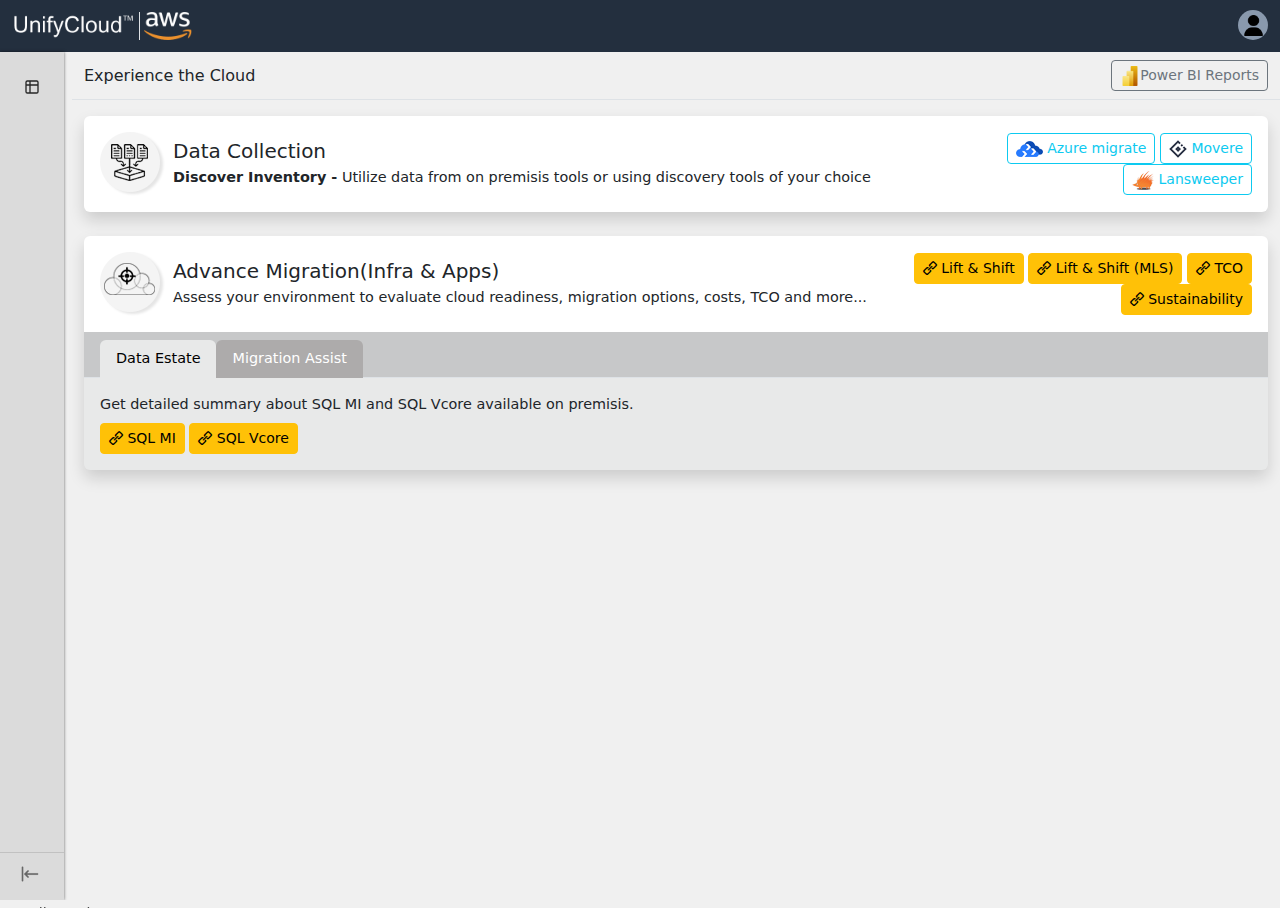
==== commit 394c7682: "modified for aws" ====
--- a/index.html
+++ b/index.html
@@ -10,13 +10,12 @@
     <link rel="stylesheet" href="assets/css/style.css" rel="stylesheet" />
     <link href="assets/css/responsive.css" rel="stylesheet" />
 </head>
-  <body class="">
+  <body class="navbar-vertical-collapsed">
       <section class="topbar">
           <div class="container-fluid">
               <div class="row g-2 align-items-center">
                   <div class="col-auto mmenu">
                     <a href="javascript:void(0);" onclick="showmenumobile()">
-                        <!-- <i class="icofont-navigation-menu"></i> -->
                         <img src="assets/img/icons/menu-bar.png" alt="">
                     </a>
                   </div>
@@ -31,9 +30,7 @@
                           <span class="" data-bs-toggle="dropdown" aria-expanded="false">
                               <img src="assets/img/user.png" />
                           </span>
-                          <!--<button class="btn btn-secondary dropdown-toggle" type="button" data-bs-toggle="dropdown" aria-expanded="false">
-                            Dropdown
-                        </button>-->
+                          
                           <ul class="dropdown-menu">
                               <li>
                                   <a href="change-password.html" class="dropdown-item">Change Password</a>
@@ -60,732 +57,13 @@
                           <ul class="navbar-nav flex-column" id="navbarVerticalNav">
 
 
+                              
                               <li class="nav-item">
-                                  <!-- label-->
-
                                   <div class="nav-item-wrapper">
-                                      <a class="nav-link dropdown-indicator label-1 collapsed" href="#nv-forms" role="button" data-bs-toggle="collapse" aria-expanded="false" aria-controls="nv-forms">
-                                          <div class="d-flex align-items-center">
-                                              <div class="dropdown-indicator-icon"><svg class="svg-inline--fa fa-caret-right" aria-hidden="true" focusable="false" data-prefix="fas" data-icon="caret-right" role="img" xmlns="http://www.w3.org/2000/svg" viewBox="0 0 256 512" data-fa-i2svg=""><path fill="currentColor" d="M118.6 105.4l128 127.1C252.9 239.6 256 247.8 256 255.1s-3.125 16.38-9.375 22.63l-128 127.1c-9.156 9.156-22.91 11.9-34.88 6.943S64 396.9 64 383.1V128c0-12.94 7.781-24.62 19.75-29.58S109.5 96.23 118.6 105.4z"></path></svg><!-- <span class="fas fa-caret-right"></span> Font Awesome fontawesome.com --></div><span class="nav-link-icon"><svg xmlns="http://www.w3.org/2000/svg" width="16px" height="16px" viewBox="0 0 24 24" fill="none" stroke="currentColor" stroke-width="2" stroke-linecap="round" stroke-linejoin="round" class="feather feather-file-text"><path d="M14 2H6a2 2 0 0 0-2 2v16a2 2 0 0 0 2 2h12a2 2 0 0 0 2-2V8z"></path><polyline points="14 2 14 8 20 8"></polyline><line x1="16" y1="13" x2="8" y2="13"></line><line x1="16" y1="17" x2="8" y2="17"></line><polyline points="10 9 9 9 8 9"></polyline></svg></span><span class="nav-link-text">Forms</span>
-                                          </div>
-                                      </a>
-                                      <div class="parent-wrapper label-1">
-                                          <ul class="nav collapse parent" data-bs-parent="#navbarVerticalCollapse" id="nv-forms">
-                                              <li class="collapsed-nav-item-title d-none">Forms</li>
-                                              <li class="nav-item">
-                                                  <a class="nav-link dropdown-indicator collapsed" href="#nv-basic" data-bs-toggle="collapse" aria-expanded="false" aria-controls="nv-basic">
-                                                      <div class="d-flex align-items-center">
-                                                          <div class="dropdown-indicator-icon"><svg class="svg-inline--fa fa-caret-right" aria-hidden="true" focusable="false" data-prefix="fas" data-icon="caret-right" role="img" xmlns="http://www.w3.org/2000/svg" viewBox="0 0 256 512" data-fa-i2svg=""><path fill="currentColor" d="M118.6 105.4l128 127.1C252.9 239.6 256 247.8 256 255.1s-3.125 16.38-9.375 22.63l-128 127.1c-9.156 9.156-22.91 11.9-34.88 6.943S64 396.9 64 383.1V128c0-12.94 7.781-24.62 19.75-29.58S109.5 96.23 118.6 105.4z"></path></svg><!-- <span class="fas fa-caret-right"></span> Font Awesome fontawesome.com --></div><span class="nav-link-text">Basic</span>
-                                                      </div>
-                                                  </a><!-- more inner pages-->
-                                                  <div class="parent-wrapper">
-                                                      <ul class="nav collapse parent" data-bs-parent="#forms" id="nv-basic">
-                                                          <li class="nav-item">
-                                                              <a class="nav-link" href="modules/forms/basic/form-control.html" data-bs-toggle="" aria-expanded="false">
-                                                                  <div class="d-flex align-items-center"><span class="nav-link-text">Form control</span></div>
-                                                              </a><!-- more inner pages-->
-                                                          </li>
-                                                          <li class="nav-item">
-                                                              <a class="nav-link" href="modules/forms/basic/input-group.html" data-bs-toggle="" aria-expanded="false">
-                                                                  <div class="d-flex align-items-center"><span class="nav-link-text">Input group</span></div>
-                                                              </a><!-- more inner pages-->
-                                                          </li>
-                                                          <li class="nav-item">
-                                                              <a class="nav-link" href="modules/forms/basic/select.html" data-bs-toggle="" aria-expanded="false">
-                                                                  <div class="d-flex align-items-center"><span class="nav-link-text">Select</span></div>
-                                                              </a><!-- more inner pages-->
-                                                          </li>
-                                                          <li class="nav-item">
-                                                              <a class="nav-link" href="modules/forms/basic/checks.html" data-bs-toggle="" aria-expanded="false">
-                                                                  <div class="d-flex align-items-center"><span class="nav-link-text">Checks</span></div>
-                                                              </a><!-- more inner pages-->
-                                                          </li>
-                                                          <li class="nav-item">
-                                                              <a class="nav-link" href="modules/forms/basic/range.html" data-bs-toggle="" aria-expanded="false">
-                                                                  <div class="d-flex align-items-center"><span class="nav-link-text">Range</span></div>
-                                                              </a><!-- more inner pages-->
-                                                          </li>
-                                                          <li class="nav-item">
-                                                              <a class="nav-link" href="modules/forms/basic/floating-labels.html" data-bs-toggle="" aria-expanded="false">
-                                                                  <div class="d-flex align-items-center"><span class="nav-link-text">Floating labels</span></div>
-                                                              </a><!-- more inner pages-->
-                                                          </li>
-                                                          <li class="nav-item">
-                                                              <a class="nav-link" href="modules/forms/basic/layout.html" data-bs-toggle="" aria-expanded="false">
-                                                                  <div class="d-flex align-items-center"><span class="nav-link-text">Layout</span></div>
-                                                              </a><!-- more inner pages-->
-                                                          </li>
-                                                      </ul>
-                                                  </div>
-                                              </li>
-                                              <li class="nav-item">
-                                                  <a class="nav-link dropdown-indicator collapsed" href="#nv-advance" data-bs-toggle="collapse" aria-expanded="false" aria-controls="nv-advance">
-                                                      <div class="d-flex align-items-center">
-                                                          <div class="dropdown-indicator-icon"><svg class="svg-inline--fa fa-caret-right" aria-hidden="true" focusable="false" data-prefix="fas" data-icon="caret-right" role="img" xmlns="http://www.w3.org/2000/svg" viewBox="0 0 256 512" data-fa-i2svg=""><path fill="currentColor" d="M118.6 105.4l128 127.1C252.9 239.6 256 247.8 256 255.1s-3.125 16.38-9.375 22.63l-128 127.1c-9.156 9.156-22.91 11.9-34.88 6.943S64 396.9 64 383.1V128c0-12.94 7.781-24.62 19.75-29.58S109.5 96.23 118.6 105.4z"></path></svg><!-- <span class="fas fa-caret-right"></span> Font Awesome fontawesome.com --></div><span class="nav-link-text">Advance</span>
-                                                      </div>
-                                                  </a><!-- more inner pages-->
-                                                  <div class="parent-wrapper">
-                                                      <ul class="nav collapse parent" data-bs-parent="#forms" id="nv-advance">
-                                                          <li class="nav-item">
-                                                              <a class="nav-link" href="modules/forms/advance/advance-select.html" data-bs-toggle="" aria-expanded="false">
-                                                                  <div class="d-flex align-items-center"><span class="nav-link-text">Advance select</span></div>
-                                                              </a><!-- more inner pages-->
-                                                          </li>
-                                                          <li class="nav-item">
-                                                              <a class="nav-link" href="modules/forms/advance/date-picker.html" data-bs-toggle="" aria-expanded="false">
-                                                                  <div class="d-flex align-items-center"><span class="nav-link-text">Date picker</span></div>
-                                                              </a><!-- more inner pages-->
-                                                          </li>
-                                                          <li class="nav-item">
-                                                              <a class="nav-link" href="modules/forms/advance/editor.html" data-bs-toggle="" aria-expanded="false">
-                                                                  <div class="d-flex align-items-center"><span class="nav-link-text">Editor</span></div>
-                                                              </a><!-- more inner pages-->
-                                                          </li>
-                                                          <li class="nav-item">
-                                                              <a class="nav-link" href="modules/forms/advance/file-uploader.html" data-bs-toggle="" aria-expanded="false">
-                                                                  <div class="d-flex align-items-center"><span class="nav-link-text">File uploader</span></div>
-                                                              </a><!-- more inner pages-->
-                                                          </li>
-                                                          <li class="nav-item">
-                                                              <a class="nav-link" href="modules/forms/advance/rating.html" data-bs-toggle="" aria-expanded="false">
-                                                                  <div class="d-flex align-items-center"><span class="nav-link-text">Rating</span></div>
-                                                              </a><!-- more inner pages-->
-                                                          </li>
-                                                          <li class="nav-item">
-                                                              <a class="nav-link" href="modules/forms/advance/emoji-button.html" data-bs-toggle="" aria-expanded="false">
-                                                                  <div class="d-flex align-items-center"><span class="nav-link-text">Emoji button</span></div>
-                                                              </a><!-- more inner pages-->
-                                                          </li>
-                                                      </ul>
-                                                  </div>
-                                              </li>
-                                              <li class="nav-item">
-                                                  <a class="nav-link" href="modules/forms/validation.html" data-bs-toggle="" aria-expanded="false">
-                                                      <div class="d-flex align-items-center"><span class="nav-link-text">Validation</span></div>
-                                                  </a><!-- more inner pages-->
-                                              </li>
-                                              <li class="nav-item">
-                                                  <a class="nav-link" href="modules/forms/wizard.html" data-bs-toggle="" aria-expanded="false">
-                                                      <div class="d-flex align-items-center"><span class="nav-link-text">Wizard</span></div>
-                                                  </a><!-- more inner pages-->
-                                              </li>
-                                          </ul>
-                                      </div>
-                                  </div><!-- parent pages-->
-                                  <div class="nav-item-wrapper">
-                                      <a class="nav-link dropdown-indicator label-1 collapsed" href="#nv-icons" role="button" data-bs-toggle="collapse" aria-expanded="false" aria-controls="nv-icons">
-                                          <div class="d-flex align-items-center">
-                                              <div class="dropdown-indicator-icon"><svg class="svg-inline--fa fa-caret-right" aria-hidden="true" focusable="false" data-prefix="fas" data-icon="caret-right" role="img" xmlns="http://www.w3.org/2000/svg" viewBox="0 0 256 512" data-fa-i2svg=""><path fill="currentColor" d="M118.6 105.4l128 127.1C252.9 239.6 256 247.8 256 255.1s-3.125 16.38-9.375 22.63l-128 127.1c-9.156 9.156-22.91 11.9-34.88 6.943S64 396.9 64 383.1V128c0-12.94 7.781-24.62 19.75-29.58S109.5 96.23 118.6 105.4z"></path></svg><!-- <span class="fas fa-caret-right"></span> Font Awesome fontawesome.com --></div><span class="nav-link-icon"><svg xmlns="http://www.w3.org/2000/svg" width="16px" height="16px" viewBox="0 0 24 24" fill="none" stroke="currentColor" stroke-width="2" stroke-linecap="round" stroke-linejoin="round" class="feather feather-grid"><rect x="3" y="3" width="7" height="7"></rect><rect x="14" y="3" width="7" height="7"></rect><rect x="14" y="14" width="7" height="7"></rect><rect x="3" y="14" width="7" height="7"></rect></svg></span><span class="nav-link-text">Icons</span>
-                                          </div>
-                                      </a>
-                                      <div class="parent-wrapper label-1">
-                                          <ul class="nav collapse parent" data-bs-parent="#navbarVerticalCollapse" id="nv-icons">
-                                              <li class="collapsed-nav-item-title d-none">Icons</li>
-                                              <li class="nav-item">
-                                                  <a class="nav-link" href="modules/icons/feather.html" data-bs-toggle="" aria-expanded="false">
-                                                      <div class="d-flex align-items-center"><span class="nav-link-text">Feather</span></div>
-                                                  </a><!-- more inner pages-->
-                                              </li>
-                                              <li class="nav-item">
-                                                  <a class="nav-link" href="modules/icons/font-awesome.html" data-bs-toggle="" aria-expanded="false">
-                                                      <div class="d-flex align-items-center"><span class="nav-link-text">Font awesome</span></div>
-                                                  </a><!-- more inner pages-->
-                                              </li>
-                                              <li class="nav-item">
-                                                  <a class="nav-link" href="modules/icons/unicons.html" data-bs-toggle="" aria-expanded="false">
-                                                      <div class="d-flex align-items-center"><span class="nav-link-text">Unicons</span></div>
-                                                  </a><!-- more inner pages-->
-                                              </li>
-                                          </ul>
-                                      </div>
-                                  </div><!-- parent pages-->
-                                  <div class="nav-item-wrapper">
-                                      <a class="nav-link dropdown-indicator label-1 collapsed" href="#nv-tables" role="button" data-bs-toggle="collapse" aria-expanded="false" aria-controls="nv-tables">
-                                          <div class="d-flex align-items-center">
-                                              <div class="dropdown-indicator-icon"><svg class="svg-inline--fa fa-caret-right" aria-hidden="true" focusable="false" data-prefix="fas" data-icon="caret-right" role="img" xmlns="http://www.w3.org/2000/svg" viewBox="0 0 256 512" data-fa-i2svg=""><path fill="currentColor" d="M118.6 105.4l128 127.1C252.9 239.6 256 247.8 256 255.1s-3.125 16.38-9.375 22.63l-128 127.1c-9.156 9.156-22.91 11.9-34.88 6.943S64 396.9 64 383.1V128c0-12.94 7.781-24.62 19.75-29.58S109.5 96.23 118.6 105.4z"></path></svg><!-- <span class="fas fa-caret-right"></span> Font Awesome fontawesome.com --></div><span class="nav-link-icon"><svg xmlns="http://www.w3.org/2000/svg" width="16px" height="16px" viewBox="0 0 24 24" fill="none" stroke="currentColor" stroke-width="2" stroke-linecap="round" stroke-linejoin="round" class="feather feather-columns"><path d="M12 3h7a2 2 0 0 1 2 2v14a2 2 0 0 1-2 2h-7m0-18H5a2 2 0 0 0-2 2v14a2 2 0 0 0 2 2h7m0-18v18"></path></svg></span><span class="nav-link-text">Tables</span>
-                                          </div>
-                                      </a>
-                                      <div class="parent-wrapper label-1">
-                                          <ul class="nav collapse parent" data-bs-parent="#navbarVerticalCollapse" id="nv-tables">
-                                              <li class="collapsed-nav-item-title d-none">Tables</li>
-                                              <li class="nav-item">
-                                                  <a class="nav-link" href="modules/tables/basic-tables.html" data-bs-toggle="" aria-expanded="false">
-                                                      <div class="d-flex align-items-center"><span class="nav-link-text">Basic tables</span></div>
-                                                  </a><!-- more inner pages-->
-                                              </li>
-                                              <li class="nav-item">
-                                                  <a class="nav-link" href="modules/tables/advance-tables.html" data-bs-toggle="" aria-expanded="false">
-                                                      <div class="d-flex align-items-center"><span class="nav-link-text">Advance tables</span></div>
-                                                  </a><!-- more inner pages-->
-                                              </li>
-                                              <li class="nav-item">
-                                                  <a class="nav-link" href="modules/tables/bulk-select.html" data-bs-toggle="" aria-expanded="false">
-                                                      <div class="d-flex align-items-center"><span class="nav-link-text">Bulk Select</span></div>
-                                                  </a><!-- more inner pages-->
-                                              </li>
-                                          </ul>
-                                      </div>
-                                  </div><!-- parent pages-->
-                                  <div class="nav-item-wrapper">
-                                      <a class="nav-link dropdown-indicator label-1 collapsed" href="#nv-ECharts" role="button" data-bs-toggle="collapse" aria-expanded="false" aria-controls="nv-ECharts">
-                                          <div class="d-flex align-items-center">
-                                              <div class="dropdown-indicator-icon"><svg class="svg-inline--fa fa-caret-right" aria-hidden="true" focusable="false" data-prefix="fas" data-icon="caret-right" role="img" xmlns="http://www.w3.org/2000/svg" viewBox="0 0 256 512" data-fa-i2svg=""><path fill="currentColor" d="M118.6 105.4l128 127.1C252.9 239.6 256 247.8 256 255.1s-3.125 16.38-9.375 22.63l-128 127.1c-9.156 9.156-22.91 11.9-34.88 6.943S64 396.9 64 383.1V128c0-12.94 7.781-24.62 19.75-29.58S109.5 96.23 118.6 105.4z"></path></svg><!-- <span class="fas fa-caret-right"></span> Font Awesome fontawesome.com --></div><span class="nav-link-icon"><svg xmlns="http://www.w3.org/2000/svg" width="16px" height="16px" viewBox="0 0 24 24" fill="none" stroke="currentColor" stroke-width="2" stroke-linecap="round" stroke-linejoin="round" class="feather feather-bar-chart-2"><line x1="18" y1="20" x2="18" y2="10"></line><line x1="12" y1="20" x2="12" y2="4"></line><line x1="6" y1="20" x2="6" y2="14"></line></svg></span><span class="nav-link-text">ECharts</span>
-                                          </div>
-                                      </a>
-                                      <div class="parent-wrapper label-1">
-                                          <ul class="nav collapse parent" data-bs-parent="#navbarVerticalCollapse" id="nv-ECharts">
-                                              <li class="collapsed-nav-item-title d-none">ECharts</li>
-                                              <li class="nav-item">
-                                                  <a class="nav-link" href="modules/echarts/line-charts.html" data-bs-toggle="" aria-expanded="false">
-                                                      <div class="d-flex align-items-center"><span class="nav-link-text">Line charts</span></div>
-                                                  </a><!-- more inner pages-->
-                                              </li>
-                                              <li class="nav-item">
-                                                  <a class="nav-link" href="modules/echarts/bar-charts.html" data-bs-toggle="" aria-expanded="false">
-                                                      <div class="d-flex align-items-center"><span class="nav-link-text">Bar charts</span></div>
-                                                  </a><!-- more inner pages-->
-                                              </li>
-                                              <li class="nav-item">
-                                                  <a class="nav-link" href="modules/echarts/candlestick-charts.html" data-bs-toggle="" aria-expanded="false">
-                                                      <div class="d-flex align-items-center"><span class="nav-link-text">Candlestick charts</span></div>
-                                                  </a><!-- more inner pages-->
-                                              </li>
-                                              <li class="nav-item">
-                                                  <a class="nav-link" href="modules/echarts/geo-map.html" data-bs-toggle="" aria-expanded="false">
-                                                      <div class="d-flex align-items-center"><span class="nav-link-text">Geo map</span></div>
-                                                  </a><!-- more inner pages-->
-                                              </li>
-                                              <li class="nav-item">
-                                                  <a class="nav-link" href="modules/echarts/scatter-charts.html" data-bs-toggle="" aria-expanded="false">
-                                                      <div class="d-flex align-items-center"><span class="nav-link-text">Scatter charts</span></div>
-                                                  </a><!-- more inner pages-->
-                                              </li>
-                                              <li class="nav-item">
-                                                  <a class="nav-link" href="modules/echarts/pie-charts.html" data-bs-toggle="" aria-expanded="false">
-                                                      <div class="d-flex align-items-center"><span class="nav-link-text">Pie charts</span></div>
-                                                  </a><!-- more inner pages-->
-                                              </li>
-                                              <li class="nav-item">
-                                                  <a class="nav-link" href="modules/echarts/gauge-chart.html" data-bs-toggle="" aria-expanded="false">
-                                                      <div class="d-flex align-items-center"><span class="nav-link-text">Gauge chart</span></div>
-                                                  </a><!-- more inner pages-->
-                                              </li>
-                                              <li class="nav-item">
-                                                  <a class="nav-link" href="modules/echarts/radar-charts.html" data-bs-toggle="" aria-expanded="false">
-                                                      <div class="d-flex align-items-center"><span class="nav-link-text">Radar charts</span></div>
-                                                  </a><!-- more inner pages-->
-                                              </li>
-                                              <li class="nav-item">
-                                                  <a class="nav-link" href="modules/echarts/heatmap-charts.html" data-bs-toggle="" aria-expanded="false">
-                                                      <div class="d-flex align-items-center"><span class="nav-link-text">Heatmap charts</span></div>
-                                                  </a><!-- more inner pages-->
-                                              </li>
-                                              <li class="nav-item">
-                                                  <a class="nav-link" href="modules/echarts/how-to-use.html" data-bs-toggle="" aria-expanded="false">
-                                                      <div class="d-flex align-items-center"><span class="nav-link-text">How to use</span></div>
-                                                  </a><!-- more inner pages-->
-                                              </li>
-                                          </ul>
-                                      </div>
-                                  </div><!-- parent pages-->
-                                  <div class="nav-item-wrapper">
-                                      <a class="nav-link dropdown-indicator label-1 collapsed" href="#nv-components" role="button" data-bs-toggle="collapse" aria-expanded="false" aria-controls="nv-components">
-                                          <div class="d-flex align-items-center">
-                                              <div class="dropdown-indicator-icon"><svg class="svg-inline--fa fa-caret-right" aria-hidden="true" focusable="false" data-prefix="fas" data-icon="caret-right" role="img" xmlns="http://www.w3.org/2000/svg" viewBox="0 0 256 512" data-fa-i2svg=""><path fill="currentColor" d="M118.6 105.4l128 127.1C252.9 239.6 256 247.8 256 255.1s-3.125 16.38-9.375 22.63l-128 127.1c-9.156 9.156-22.91 11.9-34.88 6.943S64 396.9 64 383.1V128c0-12.94 7.781-24.62 19.75-29.58S109.5 96.23 118.6 105.4z"></path></svg><!-- <span class="fas fa-caret-right"></span> Font Awesome fontawesome.com --></div><span class="nav-link-icon"><svg xmlns="http://www.w3.org/2000/svg" width="16px" height="16px" viewBox="0 0 24 24" fill="none" stroke="currentColor" stroke-width="2" stroke-linecap="round" stroke-linejoin="round" class="feather feather-package"><line x1="16.5" y1="9.4" x2="7.5" y2="4.21"></line><path d="M21 16V8a2 2 0 0 0-1-1.73l-7-4a2 2 0 0 0-2 0l-7 4A2 2 0 0 0 3 8v8a2 2 0 0 0 1 1.73l7 4a2 2 0 0 0 2 0l7-4A2 2 0 0 0 21 16z"></path><polyline points="3.27 6.96 12 12.01 20.73 6.96"></polyline><line x1="12" y1="22.08" x2="12" y2="12"></line></svg></span><span class="nav-link-text">Components</span>
-                                          </div>
-                                      </a>
-                                      <div class="parent-wrapper label-1">
-                                          <ul class="nav collapse parent" data-bs-parent="#navbarVerticalCollapse" id="nv-components">
-                                              <li class="collapsed-nav-item-title d-none">Components</li>
-                                              <li class="nav-item">
-                                                  <a class="nav-link" href="modules/components/accordion.html" data-bs-toggle="" aria-expanded="false">
-                                                      <div class="d-flex align-items-center"><span class="nav-link-text">Accordion</span></div>
-                                                  </a><!-- more inner pages-->
-                                              </li>
-                                              <li class="nav-item">
-                                                  <a class="nav-link" href="modules/components/avatar.html" data-bs-toggle="" aria-expanded="false">
-                                                      <div class="d-flex align-items-center"><span class="nav-link-text">Avatar</span></div>
-                                                  </a><!-- more inner pages-->
-                                              </li>
-                                              <li class="nav-item">
-                                                  <a class="nav-link" href="modules/components/alerts.html" data-bs-toggle="" aria-expanded="false">
-                                                      <div class="d-flex align-items-center"><span class="nav-link-text">Alerts</span></div>
-                                                  </a><!-- more inner pages-->
-                                              </li>
-                                              <li class="nav-item">
-                                                  <a class="nav-link" href="modules/components/badge.html" data-bs-toggle="" aria-expanded="false">
-                                                      <div class="d-flex align-items-center"><span class="nav-link-text">Badge</span></div>
-                                                  </a><!-- more inner pages-->
-                                              </li>
-                                              <li class="nav-item">
-                                                  <a class="nav-link" href="modules/components/breadcrumb.html" data-bs-toggle="" aria-expanded="false">
-                                                      <div class="d-flex align-items-center"><span class="nav-link-text">Breadcrumb</span></div>
-                                                  </a><!-- more inner pages-->
-                                              </li>
-                                              <li class="nav-item">
-                                                  <a class="nav-link" href="modules/components/button.html" data-bs-toggle="" aria-expanded="false">
-                                                      <div class="d-flex align-items-center"><span class="nav-link-text">Buttons</span></div>
-                                                  </a><!-- more inner pages-->
-                                              </li>
-                                              <li class="nav-item">
-                                                  <a class="nav-link" href="modules/components/calendar.html" data-bs-toggle="" aria-expanded="false">
-                                                      <div class="d-flex align-items-center"><span class="nav-link-text">Calendar</span></div>
-                                                  </a><!-- more inner pages-->
-                                              </li>
-                                              <li class="nav-item">
-                                                  <a class="nav-link" href="modules/components/card.html" data-bs-toggle="" aria-expanded="false">
-                                                      <div class="d-flex align-items-center"><span class="nav-link-text">Card</span></div>
-                                                  </a><!-- more inner pages-->
-                                              </li>
-                                              <li class="nav-item">
-                                                  <a class="nav-link dropdown-indicator collapsed" href="#nv-carousel" data-bs-toggle="collapse" aria-expanded="false" aria-controls="nv-carousel">
-                                                      <div class="d-flex align-items-center">
-                                                          <div class="dropdown-indicator-icon"><svg class="svg-inline--fa fa-caret-right" aria-hidden="true" focusable="false" data-prefix="fas" data-icon="caret-right" role="img" xmlns="http://www.w3.org/2000/svg" viewBox="0 0 256 512" data-fa-i2svg=""><path fill="currentColor" d="M118.6 105.4l128 127.1C252.9 239.6 256 247.8 256 255.1s-3.125 16.38-9.375 22.63l-128 127.1c-9.156 9.156-22.91 11.9-34.88 6.943S64 396.9 64 383.1V128c0-12.94 7.781-24.62 19.75-29.58S109.5 96.23 118.6 105.4z"></path></svg><!-- <span class="fas fa-caret-right"></span> Font Awesome fontawesome.com --></div><span class="nav-link-text">Carousel</span>
-                                                      </div>
-                                                  </a><!-- more inner pages-->
-                                                  <div class="parent-wrapper">
-                                                      <ul class="nav collapse parent" data-bs-parent="#components" id="nv-carousel">
-                                                          <li class="nav-item">
-                                                              <a class="nav-link" href="modules/components/carousel/bootstrap.html" data-bs-toggle="" aria-expanded="false">
-                                                                  <div class="d-flex align-items-center"><span class="nav-link-text">Bootstrap</span></div>
-                                                              </a><!-- more inner pages-->
-                                                          </li>
-                                                          <li class="nav-item">
-                                                              <a class="nav-link" href="modules/components/carousel/swiper.html" data-bs-toggle="" aria-expanded="false">
-                                                                  <div class="d-flex align-items-center"><span class="nav-link-text">Swiper</span></div>
-                                                              </a><!-- more inner pages-->
-                                                          </li>
-                                                      </ul>
-                                                  </div>
-                                              </li>
-                                              <li class="nav-item">
-                                                  <a class="nav-link" href="modules/components/collapse.html" data-bs-toggle="" aria-expanded="false">
-                                                      <div class="d-flex align-items-center"><span class="nav-link-text">Collapse</span></div>
-                                                  </a><!-- more inner pages-->
-                                              </li>
-                                              <li class="nav-item">
-                                                  <a class="nav-link" href="modules/components/dropdown.html" data-bs-toggle="" aria-expanded="false">
-                                                      <div class="d-flex align-items-center"><span class="nav-link-text">Dropdown</span></div>
-                                                  </a><!-- more inner pages-->
-                                              </li>
-                                              <li class="nav-item">
-                                                  <a class="nav-link" href="modules/components/list-group.html" data-bs-toggle="" aria-expanded="false">
-                                                      <div class="d-flex align-items-center"><span class="nav-link-text">List group</span></div>
-                                                  </a><!-- more inner pages-->
-                                              </li>
-                                              <li class="nav-item">
-                                                  <a class="nav-link" href="modules/components/modal.html" data-bs-toggle="" aria-expanded="false">
-                                                      <div class="d-flex align-items-center"><span class="nav-link-text">Modals</span></div>
-                                                  </a><!-- more inner pages-->
-                                              </li>
-                                              <li class="nav-item">
-                                                  <a class="nav-link dropdown-indicator collapsed" href="#nv-navs-_and_-Tabs" data-bs-toggle="collapse" aria-expanded="false" aria-controls="nv-navs-_and_-Tabs">
-                                                      <div class="d-flex align-items-center">
-                                                          <div class="dropdown-indicator-icon"><svg class="svg-inline--fa fa-caret-right" aria-hidden="true" focusable="false" data-prefix="fas" data-icon="caret-right" role="img" xmlns="http://www.w3.org/2000/svg" viewBox="0 0 256 512" data-fa-i2svg=""><path fill="currentColor" d="M118.6 105.4l128 127.1C252.9 239.6 256 247.8 256 255.1s-3.125 16.38-9.375 22.63l-128 127.1c-9.156 9.156-22.91 11.9-34.88 6.943S64 396.9 64 383.1V128c0-12.94 7.781-24.62 19.75-29.58S109.5 96.23 118.6 105.4z"></path></svg><!-- <span class="fas fa-caret-right"></span> Font Awesome fontawesome.com --></div><span class="nav-link-text">Navs &amp; Tabs</span>
-                                                      </div>
-                                                  </a><!-- more inner pages-->
-                                                  <div class="parent-wrapper">
-                                                      <ul class="nav collapse parent" data-bs-parent="#components" id="nv-navs-_and_-Tabs">
-                                                          <li class="nav-item">
-                                                              <a class="nav-link" href="modules/components/navs-and-tabs/navs.html" data-bs-toggle="" aria-expanded="false">
-                                                                  <div class="d-flex align-items-center"><span class="nav-link-text">Navs</span></div>
-                                                              </a><!-- more inner pages-->
-                                                          </li>
-                                                          <li class="nav-item">
-                                                              <a class="nav-link" href="modules/components/navs-and-tabs/navbar.html" data-bs-toggle="" aria-expanded="false">
-                                                                  <div class="d-flex align-items-center"><span class="nav-link-text">Navbar</span></div>
-                                                              </a><!-- more inner pages-->
-                                                          </li>
-                                                          <li class="nav-item">
-                                                              <a class="nav-link" href="modules/components/navs-and-tabs/tabs.html" data-bs-toggle="" aria-expanded="false">
-                                                                  <div class="d-flex align-items-center"><span class="nav-link-text">Tabs</span></div>
-                                                              </a><!-- more inner pages-->
-                                                          </li>
-                                                      </ul>
-                                                  </div>
-                                              </li>
-                                              <li class="nav-item">
-                                                  <a class="nav-link" href="modules/components/offcanvas.html" data-bs-toggle="" aria-expanded="false">
-                                                      <div class="d-flex align-items-center"><span class="nav-link-text">Offcanvas</span></div>
-                                                  </a><!-- more inner pages-->
-                                              </li>
-                                              <li class="nav-item">
-                                                  <a class="nav-link" href="modules/components/progress-bar.html" data-bs-toggle="" aria-expanded="false">
-                                                      <div class="d-flex align-items-center"><span class="nav-link-text">Progress bar</span></div>
-                                                  </a><!-- more inner pages-->
-                                              </li>
-                                              <li class="nav-item">
-                                                  <a class="nav-link" href="modules/components/placeholder.html" data-bs-toggle="" aria-expanded="false">
-                                                      <div class="d-flex align-items-center"><span class="nav-link-text">Placeholder</span></div>
-                                                  </a><!-- more inner pages-->
-                                              </li>
-                                              <li class="nav-item">
-                                                  <a class="nav-link" href="modules/components/pagination.html" data-bs-toggle="" aria-expanded="false">
-                                                      <div class="d-flex align-items-center"><span class="nav-link-text">Pagination</span></div>
-                                                  </a><!-- more inner pages-->
-                                              </li>
-                                              <li class="nav-item">
-                                                  <a class="nav-link" href="modules/components/popovers.html" data-bs-toggle="" aria-expanded="false">
-                                                      <div class="d-flex align-items-center"><span class="nav-link-text">Popovers</span></div>
-                                                  </a><!-- more inner pages-->
-                                              </li>
-                                              <li class="nav-item">
-                                                  <a class="nav-link" href="modules/components/scrollspy.html" data-bs-toggle="" aria-expanded="false">
-                                                      <div class="d-flex align-items-center"><span class="nav-link-text">Scrollspy</span></div>
-                                                  </a><!-- more inner pages-->
-                                              </li>
-                                              <li class="nav-item">
-                                                  <a class="nav-link" href="modules/components/sortable.html" data-bs-toggle="" aria-expanded="false">
-                                                      <div class="d-flex align-items-center"><span class="nav-link-text">Sortable</span></div>
-                                                  </a><!-- more inner pages-->
-                                              </li>
-                                              <li class="nav-item">
-                                                  <a class="nav-link" href="modules/components/spinners.html" data-bs-toggle="" aria-expanded="false">
-                                                      <div class="d-flex align-items-center"><span class="nav-link-text">Spinners</span></div>
-                                                  </a><!-- more inner pages-->
-                                              </li>
-                                              <li class="nav-item">
-                                                  <a class="nav-link" href="modules/components/toast.html" data-bs-toggle="" aria-expanded="false">
-                                                      <div class="d-flex align-items-center"><span class="nav-link-text">Toast</span></div>
-                                                  </a><!-- more inner pages-->
-                                              </li>
-                                              <li class="nav-item">
-                                                  <a class="nav-link" href="modules/components/tooltips.html" data-bs-toggle="" aria-expanded="false">
-                                                      <div class="d-flex align-items-center"><span class="nav-link-text">Tooltips</span></div>
-                                                  </a><!-- more inner pages-->
-                                              </li>
-                                              <li class="nav-item">
-                                                  <a class="nav-link" href="modules/components/chat-widget.html" data-bs-toggle="" aria-expanded="false">
-                                                      <div class="d-flex align-items-center"><span class="nav-link-text">Chat widget</span></div>
-                                                  </a><!-- more inner pages-->
-                                              </li>
-                                          </ul>
-                                      </div>
-                                  </div><!-- parent pages-->
-                                  <div class="nav-item-wrapper">
-                                      <a class="nav-link dropdown-indicator label-1 collapsed" href="#nv-utilities" role="button" data-bs-toggle="collapse" aria-expanded="false" aria-controls="nv-utilities">
-                                          <div class="d-flex align-items-center">
-                                              <div class="dropdown-indicator-icon"><svg class="svg-inline--fa fa-caret-right" aria-hidden="true" focusable="false" data-prefix="fas" data-icon="caret-right" role="img" xmlns="http://www.w3.org/2000/svg" viewBox="0 0 256 512" data-fa-i2svg=""><path fill="currentColor" d="M118.6 105.4l128 127.1C252.9 239.6 256 247.8 256 255.1s-3.125 16.38-9.375 22.63l-128 127.1c-9.156 9.156-22.91 11.9-34.88 6.943S64 396.9 64 383.1V128c0-12.94 7.781-24.62 19.75-29.58S109.5 96.23 118.6 105.4z"></path></svg><!-- <span class="fas fa-caret-right"></span> Font Awesome fontawesome.com --></div><span class="nav-link-icon"><svg xmlns="http://www.w3.org/2000/svg" width="16px" height="16px" viewBox="0 0 24 24" fill="none" stroke="currentColor" stroke-width="2" stroke-linecap="round" stroke-linejoin="round" class="feather feather-tool"><path d="M14.7 6.3a1 1 0 0 0 0 1.4l1.6 1.6a1 1 0 0 0 1.4 0l3.77-3.77a6 6 0 0 1-7.94 7.94l-6.91 6.91a2.12 2.12 0 0 1-3-3l6.91-6.91a6 6 0 0 1 7.94-7.94l-3.76 3.76z"></path></svg></span><span class="nav-link-text">Utilities</span>
-                                          </div>
-                                      </a>
-                                      <div class="parent-wrapper label-1">
-                                          <ul class="nav collapse parent" data-bs-parent="#navbarVerticalCollapse" id="nv-utilities">
-                                              <li class="collapsed-nav-item-title d-none">Utilities</li>
-                                              <li class="nav-item">
-                                                  <a class="nav-link" href="modules/utilities/background.html" data-bs-toggle="" aria-expanded="false">
-                                                      <div class="d-flex align-items-center"><span class="nav-link-text">Background</span></div>
-                                                  </a><!-- more inner pages-->
-                                              </li>
-                                              <li class="nav-item">
-                                                  <a class="nav-link" href="modules/utilities/borders.html" data-bs-toggle="" aria-expanded="false">
-                                                      <div class="d-flex align-items-center"><span class="nav-link-text">Borders</span></div>
-                                                  </a><!-- more inner pages-->
-                                              </li>
-                                              <li class="nav-item">
-                                                  <a class="nav-link" href="modules/utilities/colors.html" data-bs-toggle="" aria-expanded="false">
-                                                      <div class="d-flex align-items-center"><span class="nav-link-text">Colors</span></div>
-                                                  </a><!-- more inner pages-->
-                                              </li>
-                                              <li class="nav-item">
-                                                  <a class="nav-link" href="modules/utilities/display.html" data-bs-toggle="" aria-expanded="false">
-                                                      <div class="d-flex align-items-center"><span class="nav-link-text">Display</span></div>
-                                                  </a><!-- more inner pages-->
-                                              </li>
-                                              <li class="nav-item">
-                                                  <a class="nav-link" href="modules/utilities/flex.html" data-bs-toggle="" aria-expanded="false">
-                                                      <div class="d-flex align-items-center"><span class="nav-link-text">Flex</span></div>
-                                                  </a><!-- more inner pages-->
-                                              </li>
-                                              <li class="nav-item">
-                                                  <a class="nav-link" href="modules/utilities/stacks.html" data-bs-toggle="" aria-expanded="false">
-                                                      <div class="d-flex align-items-center"><span class="nav-link-text">Stacks</span></div>
-                                                  </a><!-- more inner pages-->
-                                              </li>
-                                              <li class="nav-item">
-                                                  <a class="nav-link" href="modules/utilities/float.html" data-bs-toggle="" aria-expanded="false">
-                                                      <div class="d-flex align-items-center"><span class="nav-link-text">Float</span></div>
-                                                  </a><!-- more inner pages-->
-                                              </li>
-                                              <li class="nav-item">
-                                                  <a class="nav-link" href="modules/utilities/grid.html" data-bs-toggle="" aria-expanded="false">
-                                                      <div class="d-flex align-items-center"><span class="nav-link-text">Grid</span></div>
-                                                  </a><!-- more inner pages-->
-                                              </li>
-                                              <li class="nav-item">
-                                                  <a class="nav-link" href="modules/utilities/interactions.html" data-bs-toggle="" aria-expanded="false">
-                                                      <div class="d-flex align-items-center"><span class="nav-link-text">Interactions</span></div>
-                                                  </a><!-- more inner pages-->
-                                              </li>
-                                              <li class="nav-item">
-                                                  <a class="nav-link" href="modules/utilities/opacity.html" data-bs-toggle="" aria-expanded="false">
-                                                      <div class="d-flex align-items-center"><span class="nav-link-text">Opacity</span></div>
-                                                  </a><!-- more inner pages-->
-                                              </li>
-                                              <li class="nav-item">
-                                                  <a class="nav-link" href="modules/utilities/overflow.html" data-bs-toggle="" aria-expanded="false">
-                                                      <div class="d-flex align-items-center"><span class="nav-link-text">Overflow</span></div>
-                                                  </a><!-- more inner pages-->
-                                              </li>
-                                              <li class="nav-item">
-                                                  <a class="nav-link" href="modules/utilities/position.html" data-bs-toggle="" aria-expanded="false">
-                                                      <div class="d-flex align-items-center"><span class="nav-link-text">Position</span></div>
-                                                  </a><!-- more inner pages-->
-                                              </li>
-                                              <li class="nav-item">
-                                                  <a class="nav-link" href="modules/utilities/shadows.html" data-bs-toggle="" aria-expanded="false">
-                                                      <div class="d-flex align-items-center"><span class="nav-link-text">Shadows</span></div>
-                                                  </a><!-- more inner pages-->
-                                              </li>
-                                              <li class="nav-item">
-                                                  <a class="nav-link" href="modules/utilities/sizing.html" data-bs-toggle="" aria-expanded="false">
-                                                      <div class="d-flex align-items-center"><span class="nav-link-text">Sizing</span></div>
-                                                  </a><!-- more inner pages-->
-                                              </li>
-                                              <li class="nav-item">
-                                                  <a class="nav-link" href="modules/utilities/spacing.html" data-bs-toggle="" aria-expanded="false">
-                                                      <div class="d-flex align-items-center"><span class="nav-link-text">Spacing</span></div>
-                                                  </a><!-- more inner pages-->
-                                              </li>
-                                              <li class="nav-item">
-                                                  <a class="nav-link" href="modules/utilities/typography.html" data-bs-toggle="" aria-expanded="false">
-                                                      <div class="d-flex align-items-center"><span class="nav-link-text">Typography</span></div>
-                                                  </a><!-- more inner pages-->
-                                              </li>
-                                              <li class="nav-item">
-                                                  <a class="nav-link" href="modules/utilities/vertical-align.html" data-bs-toggle="" aria-expanded="false">
-                                                      <div class="d-flex align-items-center"><span class="nav-link-text">Vertical align</span></div>
-                                                  </a><!-- more inner pages-->
-                                              </li>
-                                              <li class="nav-item">
-                                                  <a class="nav-link" href="modules/utilities/visibility.html" data-bs-toggle="" aria-expanded="false">
-                                                      <div class="d-flex align-items-center"><span class="nav-link-text">Visibility</span></div>
-                                                  </a><!-- more inner pages-->
-                                              </li>
-                                          </ul>
-                                      </div>
-                                  </div><!-- parent pages-->
-                                  <div class="nav-item-wrapper">
-                                      <a class="nav-link label-1" href="widgets.html" role="button" data-bs-toggle="" aria-expanded="false">
-                                          <div class="d-flex align-items-center"><span class="nav-link-icon"><svg xmlns="http://www.w3.org/2000/svg" width="16px" height="16px" viewBox="0 0 24 24" fill="none" stroke="currentColor" stroke-width="2" stroke-linecap="round" stroke-linejoin="round" class="feather feather-server"><rect x="2" y="2" width="20" height="8" rx="2" ry="2"></rect><rect x="2" y="14" width="20" height="8" rx="2" ry="2"></rect><line x1="6" y1="6" x2="6.01" y2="6"></line><line x1="6" y1="18" x2="6.01" y2="18"></line></svg></span><span class="nav-link-text-wrapper"><span class="nav-link-text">Widgets</span></span><span class="badge ms-2 badge badge-phoenix badge-phoenix-info nav-link-badge">New</span></div>
+                                      <a class="nav-link label-1" href="index.html" role="button" data-bs-toggle="" aria-expanded="false">
+                                          <div class="d-flex align-items-center"><span class="nav-link-icon"><svg xmlns="http://www.w3.org/2000/svg" width="16px" height="16px" viewBox="0 0 24 24" fill="none" stroke="currentColor" stroke-width="2" stroke-linecap="round" stroke-linejoin="round" class="feather feather-table"><path d="M9 3H5a2 2 0 0 0-2 2v4m6-6h10a2 2 0 0 1 2 2v4M9 3v18m0 0h10a2 2 0 0 0 2-2V9M9 21H5a2 2 0 0 1-2-2V9m0 0h18"></path></svg></span><span class="nav-link-text-wrapper"><span class="nav-link-text">Dashboard</span></span></div>
                                       </a>
                                   </div><!-- parent pages-->
-                                  <div class="nav-item-wrapper">
-                                      <a class="nav-link dropdown-indicator label-1 collapsed" href="#nv-multi-level" role="button" data-bs-toggle="collapse" aria-expanded="false" aria-controls="nv-multi-level">
-                                          <div class="d-flex align-items-center">
-                                              <div class="dropdown-indicator-icon"><svg class="svg-inline--fa fa-caret-right" aria-hidden="true" focusable="false" data-prefix="fas" data-icon="caret-right" role="img" xmlns="http://www.w3.org/2000/svg" viewBox="0 0 256 512" data-fa-i2svg=""><path fill="currentColor" d="M118.6 105.4l128 127.1C252.9 239.6 256 247.8 256 255.1s-3.125 16.38-9.375 22.63l-128 127.1c-9.156 9.156-22.91 11.9-34.88 6.943S64 396.9 64 383.1V128c0-12.94 7.781-24.62 19.75-29.58S109.5 96.23 118.6 105.4z"></path></svg><!-- <span class="fas fa-caret-right"></span> Font Awesome fontawesome.com --></div><span class="nav-link-icon"><svg xmlns="http://www.w3.org/2000/svg" width="16px" height="16px" viewBox="0 0 24 24" fill="none" stroke="currentColor" stroke-width="2" stroke-linecap="round" stroke-linejoin="round" class="feather feather-layers"><polygon points="12 2 2 7 12 12 22 7 12 2"></polygon><polyline points="2 17 12 22 22 17"></polyline><polyline points="2 12 12 17 22 12"></polyline></svg></span><span class="nav-link-text">Multi level</span>
-                                          </div>
-                                      </a>
-                                      <div class="parent-wrapper label-1">
-                                          <ul class="nav collapse parent" data-bs-parent="#navbarVerticalCollapse" id="nv-multi-level">
-                                              <li class="collapsed-nav-item-title d-none">Multi level</li>
-                                              <li class="nav-item">
-                                                  <a class="nav-link dropdown-indicator collapsed" href="#nv-level-two" data-bs-toggle="collapse" aria-expanded="false" aria-controls="nv-level-two">
-                                                      <div class="d-flex align-items-center">
-                                                          <div class="dropdown-indicator-icon"><svg class="svg-inline--fa fa-caret-right" aria-hidden="true" focusable="false" data-prefix="fas" data-icon="caret-right" role="img" xmlns="http://www.w3.org/2000/svg" viewBox="0 0 256 512" data-fa-i2svg=""><path fill="currentColor" d="M118.6 105.4l128 127.1C252.9 239.6 256 247.8 256 255.1s-3.125 16.38-9.375 22.63l-128 127.1c-9.156 9.156-22.91 11.9-34.88 6.943S64 396.9 64 383.1V128c0-12.94 7.781-24.62 19.75-29.58S109.5 96.23 118.6 105.4z"></path></svg><!-- <span class="fas fa-caret-right"></span> Font Awesome fontawesome.com --></div><span class="nav-link-text">Level two</span>
-                                                      </div>
-                                                  </a><!-- more inner pages-->
-                                                  <div class="parent-wrapper">
-                                                      <ul class="nav collapse parent" data-bs-parent="#multi-level" id="nv-level-two">
-                                                          <li class="nav-item">
-                                                              <a class="nav-link" href="#!.html" data-bs-toggle="" aria-expanded="false">
-                                                                  <div class="d-flex align-items-center"><span class="nav-link-text">Item 1</span></div>
-                                                              </a><!-- more inner pages-->
-                                                          </li>
-                                                          <li class="nav-item">
-                                                              <a class="nav-link" href="#!.html" data-bs-toggle="" aria-expanded="false">
-                                                                  <div class="d-flex align-items-center"><span class="nav-link-text">Item 2</span></div>
-                                                              </a><!-- more inner pages-->
-                                                          </li>
-                                                      </ul>
-                                                  </div>
-                                              </li>
-                                              <li class="nav-item">
-                                                  <a class="nav-link dropdown-indicator collapsed" href="#nv-level-three" data-bs-toggle="collapse" aria-expanded="false" aria-controls="nv-level-three">
-                                                      <div class="d-flex align-items-center">
-                                                          <div class="dropdown-indicator-icon"><svg class="svg-inline--fa fa-caret-right" aria-hidden="true" focusable="false" data-prefix="fas" data-icon="caret-right" role="img" xmlns="http://www.w3.org/2000/svg" viewBox="0 0 256 512" data-fa-i2svg=""><path fill="currentColor" d="M118.6 105.4l128 127.1C252.9 239.6 256 247.8 256 255.1s-3.125 16.38-9.375 22.63l-128 127.1c-9.156 9.156-22.91 11.9-34.88 6.943S64 396.9 64 383.1V128c0-12.94 7.781-24.62 19.75-29.58S109.5 96.23 118.6 105.4z"></path></svg><!-- <span class="fas fa-caret-right"></span> Font Awesome fontawesome.com --></div><span class="nav-link-text">Level three</span>
-                                                      </div>
-                                                  </a><!-- more inner pages-->
-                                                  <div class="parent-wrapper">
-                                                      <ul class="nav collapse parent" data-bs-parent="#multi-level" id="nv-level-three">
-                                                          <li class="nav-item">
-                                                              <a class="nav-link" href="#!.html" data-bs-toggle="" aria-expanded="false">
-                                                                  <div class="d-flex align-items-center"><span class="nav-link-text">Item 3</span></div>
-                                                              </a><!-- more inner pages-->
-                                                          </li>
-                                                          <li class="nav-item">
-                                                              <a class="nav-link dropdown-indicator collapsed" href="#nv-item-4" data-bs-toggle="collapse" aria-expanded="false" aria-controls="nv-item-4">
-                                                                  <div class="d-flex align-items-center">
-                                                                      <div class="dropdown-indicator-icon"><svg class="svg-inline--fa fa-caret-right" aria-hidden="true" focusable="false" data-prefix="fas" data-icon="caret-right" role="img" xmlns="http://www.w3.org/2000/svg" viewBox="0 0 256 512" data-fa-i2svg=""><path fill="currentColor" d="M118.6 105.4l128 127.1C252.9 239.6 256 247.8 256 255.1s-3.125 16.38-9.375 22.63l-128 127.1c-9.156 9.156-22.91 11.9-34.88 6.943S64 396.9 64 383.1V128c0-12.94 7.781-24.62 19.75-29.58S109.5 96.23 118.6 105.4z"></path></svg><!-- <span class="fas fa-caret-right"></span> Font Awesome fontawesome.com --></div><span class="nav-link-text">Item 4</span>
-                                                                  </div>
-                                                              </a><!-- more inner pages-->
-                                                              <div class="parent-wrapper">
-                                                                  <ul class="nav collapse parent" data-bs-parent="#level-three" id="nv-item-4">
-                                                                      <li class="nav-item">
-                                                                          <a class="nav-link" href="#!.html" data-bs-toggle="" aria-expanded="false">
-                                                                              <div class="d-flex align-items-center"><span class="nav-link-text">Item 5</span></div>
-                                                                          </a><!-- more inner pages-->
-                                                                      </li>
-                                                                      <li class="nav-item">
-                                                                          <a class="nav-link" href="#!.html" data-bs-toggle="" aria-expanded="false">
-                                                                              <div class="d-flex align-items-center"><span class="nav-link-text">Item 6</span></div>
-                                                                          </a><!-- more inner pages-->
-                                                                      </li>
-                                                                  </ul>
-                                                              </div>
-                                                          </li>
-                                                      </ul>
-                                                  </div>
-                                              </li>
-                                              <li class="nav-item">
-                                                  <a class="nav-link dropdown-indicator collapsed" href="#nv-level-four" data-bs-toggle="collapse" aria-expanded="false" aria-controls="nv-level-four">
-                                                      <div class="d-flex align-items-center">
-                                                          <div class="dropdown-indicator-icon"><svg class="svg-inline--fa fa-caret-right" aria-hidden="true" focusable="false" data-prefix="fas" data-icon="caret-right" role="img" xmlns="http://www.w3.org/2000/svg" viewBox="0 0 256 512" data-fa-i2svg=""><path fill="currentColor" d="M118.6 105.4l128 127.1C252.9 239.6 256 247.8 256 255.1s-3.125 16.38-9.375 22.63l-128 127.1c-9.156 9.156-22.91 11.9-34.88 6.943S64 396.9 64 383.1V128c0-12.94 7.781-24.62 19.75-29.58S109.5 96.23 118.6 105.4z"></path></svg><!-- <span class="fas fa-caret-right"></span> Font Awesome fontawesome.com --></div><span class="nav-link-text">Level four</span>
-                                                      </div>
-                                                  </a><!-- more inner pages-->
-                                                  <div class="parent-wrapper">
-                                                      <ul class="nav collapse parent" data-bs-parent="#multi-level" id="nv-level-four">
-                                                          <li class="nav-item">
-                                                              <a class="nav-link" href="#!.html" data-bs-toggle="" aria-expanded="false">
-                                                                  <div class="d-flex align-items-center"><span class="nav-link-text">Item 6</span></div>
-                                                              </a><!-- more inner pages-->
-                                                          </li>
-                                                          <li class="nav-item">
-                                                              <a class="nav-link dropdown-indicator collapsed" href="#nv-item-7" data-bs-toggle="collapse" aria-expanded="false" aria-controls="nv-item-7">
-                                                                  <div class="d-flex align-items-center">
-                                                                      <div class="dropdown-indicator-icon"><svg class="svg-inline--fa fa-caret-right" aria-hidden="true" focusable="false" data-prefix="fas" data-icon="caret-right" role="img" xmlns="http://www.w3.org/2000/svg" viewBox="0 0 256 512" data-fa-i2svg=""><path fill="currentColor" d="M118.6 105.4l128 127.1C252.9 239.6 256 247.8 256 255.1s-3.125 16.38-9.375 22.63l-128 127.1c-9.156 9.156-22.91 11.9-34.88 6.943S64 396.9 64 383.1V128c0-12.94 7.781-24.62 19.75-29.58S109.5 96.23 118.6 105.4z"></path></svg><!-- <span class="fas fa-caret-right"></span> Font Awesome fontawesome.com --></div><span class="nav-link-text">Item 7</span>
-                                                                  </div>
-                                                              </a><!-- more inner pages-->
-                                                              <div class="parent-wrapper">
-                                                                  <ul class="nav collapse parent" data-bs-parent="#level-four" id="nv-item-7">
-                                                                      <li class="nav-item">
-                                                                          <a class="nav-link" href="#!.html" data-bs-toggle="" aria-expanded="false">
-                                                                              <div class="d-flex align-items-center"><span class="nav-link-text">Item 8</span></div>
-                                                                          </a><!-- more inner pages-->
-                                                                      </li>
-                                                                      <li class="nav-item">
-                                                                          <a class="nav-link dropdown-indicator collapsed" href="#nv-item-9" data-bs-toggle="collapse" aria-expanded="false" aria-controls="nv-item-9">
-                                                                              <div class="d-flex align-items-center">
-                                                                                  <div class="dropdown-indicator-icon"><svg class="svg-inline--fa fa-caret-right" aria-hidden="true" focusable="false" data-prefix="fas" data-icon="caret-right" role="img" xmlns="http://www.w3.org/2000/svg" viewBox="0 0 256 512" data-fa-i2svg=""><path fill="currentColor" d="M118.6 105.4l128 127.1C252.9 239.6 256 247.8 256 255.1s-3.125 16.38-9.375 22.63l-128 127.1c-9.156 9.156-22.91 11.9-34.88 6.943S64 396.9 64 383.1V128c0-12.94 7.781-24.62 19.75-29.58S109.5 96.23 118.6 105.4z"></path></svg><!-- <span class="fas fa-caret-right"></span> Font Awesome fontawesome.com --></div><span class="nav-link-text">Item 9</span>
-                                                                              </div>
-                                                                          </a><!-- more inner pages-->
-                                                                          <div class="parent-wrapper">
-                                                                              <ul class="nav collapse parent" data-bs-parent="#item-7" id="nv-item-9">
-                                                                                  <li class="nav-item">
-                                                                                      <a class="nav-link" href="#!.html" data-bs-toggle="" aria-expanded="false">
-                                                                                          <div class="d-flex align-items-center"><span class="nav-link-text">Item 10</span></div>
-                                                                                      </a><!-- more inner pages-->
-                                                                                  </li>
-                                                                                  <li class="nav-item">
-                                                                                      <a class="nav-link" href="#!.html" data-bs-toggle="" aria-expanded="false">
-                                                                                          <div class="d-flex align-items-center"><span class="nav-link-text">Item 11</span></div>
-                                                                                      </a><!-- more inner pages-->
-                                                                                  </li>
-                                                                              </ul>
-                                                                          </div>
-                                                                      </li>
-                                                                  </ul>
-                                                              </div>
-                                                          </li>
-                                                      </ul>
-                                                  </div>
-                                              </li>
-                                          </ul>
-                                      </div>
-                                  </div>
-                              </li>
-                              <li class="nav-item">
-                                  <!-- label-->
-                                  <p class="navbar-vertical-label">Documentation</p>
-                                  <hr class="navbar-vertical-line"><!-- parent pages-->
-                                  <div class="nav-item-wrapper">
-                                      <a class="nav-link label-1" href="documentation/getting-started.html" role="button" data-bs-toggle="" aria-expanded="false">
-                                          <div class="d-flex align-items-center"><span class="nav-link-icon"><svg xmlns="http://www.w3.org/2000/svg" width="16px" height="16px" viewBox="0 0 24 24" fill="none" stroke="currentColor" stroke-width="2" stroke-linecap="round" stroke-linejoin="round" class="feather feather-life-buoy"><circle cx="12" cy="12" r="10"></circle><circle cx="12" cy="12" r="4"></circle><line x1="4.93" y1="4.93" x2="9.17" y2="9.17"></line><line x1="14.83" y1="14.83" x2="19.07" y2="19.07"></line><line x1="14.83" y1="9.17" x2="19.07" y2="4.93"></line><line x1="14.83" y1="9.17" x2="18.36" y2="5.64"></line><line x1="4.93" y1="19.07" x2="9.17" y2="14.83"></line></svg></span><span class="nav-link-text-wrapper"><span class="nav-link-text">Getting started</span></span></div>
-                                      </a>
-                                  </div><!-- parent pages-->
-                                  <div class="nav-item-wrapper">
-                                      <a class="nav-link dropdown-indicator label-1 collapsed" href="#nv-customization" role="button" data-bs-toggle="collapse" aria-expanded="false" aria-controls="nv-customization">
-                                          <div class="d-flex align-items-center">
-                                              <div class="dropdown-indicator-icon"><svg class="svg-inline--fa fa-caret-right" aria-hidden="true" focusable="false" data-prefix="fas" data-icon="caret-right" role="img" xmlns="http://www.w3.org/2000/svg" viewBox="0 0 256 512" data-fa-i2svg=""><path fill="currentColor" d="M118.6 105.4l128 127.1C252.9 239.6 256 247.8 256 255.1s-3.125 16.38-9.375 22.63l-128 127.1c-9.156 9.156-22.91 11.9-34.88 6.943S64 396.9 64 383.1V128c0-12.94 7.781-24.62 19.75-29.58S109.5 96.23 118.6 105.4z"></path></svg><!-- <span class="fas fa-caret-right"></span> Font Awesome fontawesome.com --></div><span class="nav-link-icon"><svg xmlns="http://www.w3.org/2000/svg" width="16px" height="16px" viewBox="0 0 24 24" fill="none" stroke="currentColor" stroke-width="2" stroke-linecap="round" stroke-linejoin="round" class="feather feather-settings"><circle cx="12" cy="12" r="3"></circle><path d="M19.4 15a1.65 1.65 0 0 0 .33 1.82l.06.06a2 2 0 0 1 0 2.83 2 2 0 0 1-2.83 0l-.06-.06a1.65 1.65 0 0 0-1.82-.33 1.65 1.65 0 0 0-1 1.51V21a2 2 0 0 1-2 2 2 2 0 0 1-2-2v-.09A1.65 1.65 0 0 0 9 19.4a1.65 1.65 0 0 0-1.82.33l-.06.06a2 2 0 0 1-2.83 0 2 2 0 0 1 0-2.83l.06-.06a1.65 1.65 0 0 0 .33-1.82 1.65 1.65 0 0 0-1.51-1H3a2 2 0 0 1-2-2 2 2 0 0 1 2-2h.09A1.65 1.65 0 0 0 4.6 9a1.65 1.65 0 0 0-.33-1.82l-.06-.06a2 2 0 0 1 0-2.83 2 2 0 0 1 2.83 0l.06.06a1.65 1.65 0 0 0 1.82.33H9a1.65 1.65 0 0 0 1-1.51V3a2 2 0 0 1 2-2 2 2 0 0 1 2 2v.09a1.65 1.65 0 0 0 1 1.51 1.65 1.65 0 0 0 1.82-.33l.06-.06a2 2 0 0 1 2.83 0 2 2 0 0 1 0 2.83l-.06.06a1.65 1.65 0 0 0-.33 1.82V9a1.65 1.65 0 0 0 1.51 1H21a2 2 0 0 1 2 2 2 2 0 0 1-2 2h-.09a1.65 1.65 0 0 0-1.51 1z"></path></svg></span><span class="nav-link-text">Customization</span>
-                                          </div>
-                                      </a>
-                                      <div class="parent-wrapper label-1">
-                                          <ul class="nav collapse parent" data-bs-parent="#navbarVerticalCollapse" id="nv-customization">
-                                              <li class="collapsed-nav-item-title d-none">Customization</li>
-                                              <li class="nav-item">
-                                                  <a class="nav-link" href="documentation/customization/configuration.html" data-bs-toggle="" aria-expanded="false">
-                                                      <div class="d-flex align-items-center"><span class="nav-link-text">Configuration</span></div>
-                                                  </a><!-- more inner pages-->
-                                              </li>
-                                              <li class="nav-item">
-                                                  <a class="nav-link" href="documentation/customization/styling.html" data-bs-toggle="" aria-expanded="false">
-                                                      <div class="d-flex align-items-center"><span class="nav-link-text">Styling</span></div>
-                                                  </a><!-- more inner pages-->
-                                              </li>
-                                              <li class="nav-item">
-                                                  <a class="nav-link" href="documentation/customization/dark-mode.html" data-bs-toggle="" aria-expanded="false">
-                                                      <div class="d-flex align-items-center"><span class="nav-link-text">Dark mode</span></div>
-                                                  </a><!-- more inner pages-->
-                                              </li>
-                                              <li class="nav-item">
-                                                  <a class="nav-link" href="documentation/customization/plugin.html" data-bs-toggle="" aria-expanded="false">
-                                                      <div class="d-flex align-items-center"><span class="nav-link-text">Plugin</span></div>
-                                                  </a><!-- more inner pages-->
-                                              </li>
-                                          </ul>
-                                      </div>
-                                  </div><!-- parent pages-->
-                                  <div class="nav-item-wrapper">
-                                      <a class="nav-link dropdown-indicator label-1 collapsed" href="#nv-layouts-doc" role="button" data-bs-toggle="collapse" aria-expanded="false" aria-controls="nv-layouts-doc">
-                                          <div class="d-flex align-items-center">
-                                              <div class="dropdown-indicator-icon"><svg class="svg-inline--fa fa-caret-right" aria-hidden="true" focusable="false" data-prefix="fas" data-icon="caret-right" role="img" xmlns="http://www.w3.org/2000/svg" viewBox="0 0 256 512" data-fa-i2svg=""><path fill="currentColor" d="M118.6 105.4l128 127.1C252.9 239.6 256 247.8 256 255.1s-3.125 16.38-9.375 22.63l-128 127.1c-9.156 9.156-22.91 11.9-34.88 6.943S64 396.9 64 383.1V128c0-12.94 7.781-24.62 19.75-29.58S109.5 96.23 118.6 105.4z"></path></svg><!-- <span class="fas fa-caret-right"></span> Font Awesome fontawesome.com --></div><span class="nav-link-icon"><svg xmlns="http://www.w3.org/2000/svg" width="16px" height="16px" viewBox="0 0 24 24" fill="none" stroke="currentColor" stroke-width="2" stroke-linecap="round" stroke-linejoin="round" class="feather feather-table"><path d="M9 3H5a2 2 0 0 0-2 2v4m6-6h10a2 2 0 0 1 2 2v4M9 3v18m0 0h10a2 2 0 0 0 2-2V9M9 21H5a2 2 0 0 1-2-2V9m0 0h18"></path></svg></span><span class="nav-link-text">Layouts doc</span>
-                                          </div>
-                                      </a>
-                                      <div class="parent-wrapper label-1">
-                                          <ul class="nav collapse parent" data-bs-parent="#navbarVerticalCollapse" id="nv-layouts-doc">
-                                              <li class="collapsed-nav-item-title d-none">Layouts doc</li>
-                                              <li class="nav-item">
-                                                  <a class="nav-link" href="documentation/layouts/vertical-navbar.html" data-bs-toggle="" aria-expanded="false">
-                                                      <div class="d-flex align-items-center"><span class="nav-link-text">Vertical navbar</span></div>
-                                                  </a><!-- more inner pages-->
-                                              </li>
-                                              <li class="nav-item">
-                                                  <a class="nav-link" href="documentation/layouts/horizontal-navbar.html" data-bs-toggle="" aria-expanded="false">
-                                                      <div class="d-flex align-items-center"><span class="nav-link-text">Horizontal navbar</span></div>
-                                                  </a><!-- more inner pages-->
-                                              </li>
-                                              <li class="nav-item">
-                                                  <a class="nav-link" href="documentation/layouts/combo-navbar.html" data-bs-toggle="" aria-expanded="false">
-                                                      <div class="d-flex align-items-center"><span class="nav-link-text">Combo navbar</span></div>
-                                                  </a><!-- more inner pages-->
-                                              </li>
-                                              <li class="nav-item">
-                                                  <a class="nav-link" href="documentation/layouts/dual-nav.html" data-bs-toggle="" aria-expanded="false">
-                                                      <div class="d-flex align-items-center"><span class="nav-link-text">Dual nav</span></div>
-                                                  </a><!-- more inner pages-->
-                                              </li>
-                                          </ul>
-                                      </div>
-                                  </div><!-- parent pages-->
-                                  <div class="nav-item-wrapper">
-                                      <a class="nav-link label-1" href="documentation/gulp.html" role="button" data-bs-toggle="" aria-expanded="false">
-                                          <div class="d-flex align-items-center"><span class="nav-link-icon"><svg class="svg-inline--fa fa-gulp ms-1 me-1 fa-lg" aria-hidden="true" focusable="false" data-prefix="fab" data-icon="gulp" role="img" xmlns="http://www.w3.org/2000/svg" viewBox="0 0 256 512" data-fa-i2svg=""><path fill="currentColor" d="M209.8 391.1l-14.1 24.6-4.6 80.2c0 8.9-28.3 16.1-63.1 16.1s-63.1-7.2-63.1-16.1l-5.8-79.4-14.9-25.4c41.2 17.3 126 16.7 165.6 0zm-196-253.3l13.6 125.5c5.9-20 20.8-47 40-55.2 6.3-2.7 12.7-2.7 18.7 .9 5.2 3 9.6 9.3 10.1 11.8 1.2 6.5-2 9.1-4.5 9.1-3 0-5.3-4.6-6.8-7.3-4.1-7.3-10.3-7.6-16.9-2.8-6.9 5-12.9 13.4-17.1 20.7-5.1 8.8-9.4 18.5-12 28.2-1.5 5.6-2.9 14.6-.6 19.9 1 2.2 2.5 3.6 4.9 3.6 5 0 12.3-6.6 15.8-10.1 4.5-4.5 10.3-11.5 12.5-16l5.2-15.5c2.6-6.8 9.9-5.6 9.9 0 0 10.2-3.7 13.6-10 34.7-5.8 19.5-7.6 25.8-7.6 25.8-.7 2.8-3.4 7.5-6.3 7.5-1.2 0-2.1-.4-2.6-1.2-1-1.4-.9-5.3-.8-6.3 .2-3.2 6.3-22.2 7.3-25.2-2 2.2-4.1 4.4-6.4 6.6-5.4 5.1-14.1 11.8-21.5 11.8-3.4 0-5.6-.9-7.7-2.4l7.6 79.6c2 5 39.2 17.1 88.2 17.1 49.1 0 86.3-12.2 88.2-17.1l10.9-94.6c-5.7 5.2-12.3 11.6-19.6 14.8-5.4 2.3-17.4 3.8-17.4-5.7 0-5.2 9.1-14.8 14.4-21.5 1.4-1.7 4.7-5.9 4.7-8.1 0-2.9-6-2.2-11.7 2.5-3.2 2.7-6.2 6.3-8.7 9.7-4.3 6-6.6 11.2-8.5 15.5-6.2 14.2-4.1 8.6-9.1 22-5 13.3-4.2 11.8-5.2 14-.9 1.9-2.2 3.5-4 4.5-1.9 1-4.5 .9-6.1-.3-.9-.6-1.3-1.9-1.3-3.7 0-.9 .1-1.8 .3-2.7 1.5-6.1 7.8-18.1 15-34.3 1.6-3.7 1-2.6 .8-2.3-6.2 6-10.9 8.9-14.4 10.5-5.8 2.6-13 2.6-14.5-4.1-.1-.4-.1-.8-.2-1.2-11.8 9.2-24.3 11.7-20-8.1-4.6 8.2-12.6 14.9-22.4 14.9-4.1 0-7.1-1.4-8.6-5.1-2.3-5.5 1.3-14.9 4.6-23.8 1.7-4.5 4-9.9 7.1-16.2 1.6-3.4 4.2-5.4 7.6-4.5 .6 .2 1.1 .4 1.6 .7 2.6 1.8 1.6 4.5 .3 7.2-3.8 7.5-7.1 13-9.3 20.8-.9 3.3-2 9 1.5 9 2.4 0 4.7-.8 6.9-2.4 4.6-3.4 8.3-8.5 11.1-13.5 2-3.6 4.4-8.3 5.6-12.3 .5-1.7 1.1-3.3 1.8-4.8 1.1-2.5 2.6-5.1 5.2-5.1 1.3 0 2.4 .5 3.2 1.5 1.7 2.2 1.3 4.5 .4 6.9-2 5.6-4.7 10.6-6.9 16.7-1.3 3.5-2.7 8-2.7 11.7 0 3.4 3.7 2.6 6.8 1.2 2.4-1.1 4.8-2.8 6.8-4.5 1.2-4.9 .9-3.8 26.4-68.2 1.3-3.3 3.7-4.7 6.1-4.7 1.2 0 2.2 .4 3.2 1.1 1.7 1.3 1.7 4.1 1 6.2-.7 1.9-.6 1.3-4.5 10.5-5.2 12.1-8.6 20.8-13.2 31.9-1.9 4.6-7.7 18.9-8.7 22.3-.6 2.2-1.3 5.8 1 5.8 5.4 0 19.3-13.1 23.1-17 .2-.3 .5-.4 .9-.6 .6-1.9 1.2-3.7 1.7-5.5 1.4-3.8 2.7-8.2 5.3-11.3 .8-1 1.7-1.6 2.7-1.6 2.8 0 4.2 1.2 4.2 4 0 1.1-.7 5.1-1.1 6.2 1.4-1.5 2.9-3 4.5-4.5 15-13.9 25.7-6.8 25.7 .2 0 7.4-8.9 17.7-13.8 23.4-1.6 1.9-4.9 5.4-5 6.4 0 1.3 .9 1.8 2.2 1.8 2 0 6.4-3.5 8-4.7 5-3.9 11.8-9.9 16.6-14.1l14.8-136.8c-30.5 17.1-197.6 17.2-228.3 .2zm229.7-8.5c0 21-231.2 21-231.2 0 0-8.8 51.8-15.9 115.6-15.9 9 0 17.8 .1 26.3 .4l12.6-48.7L228.1 .6c1.4-1.4 5.8-.2 9.9 3.5s6.6 7.9 5.3 9.3l-.1 .1L185.9 74l-10 40.7c39.9 2.6 67.6 8.1 67.6 14.6zm-69.4 4.6c0-.8-.9-1.5-2.5-2.1l-.2 .8c0 1.3-5 2.4-11.1 2.4s-11.1-1.1-11.1-2.4c0-.1 0-.2 .1-.3l.2-.7c-1.8 .6-3 1.4-3 2.3 0 2.1 6.2 3.7 13.7 3.7 7.7 .1 13.9-1.6 13.9-3.7z"></path></svg><!-- <span class="fa-brands fa-gulp ms-1 me-1 fa-lg"></span> Font Awesome fontawesome.com --></span><span class="nav-link-text-wrapper"><span class="nav-link-text">Gulp</span></span></div>
-                                      </a>
-                                  </div><!-- parent pages-->
-                                  <div class="nav-item-wrapper">
-                                      <a class="nav-link label-1" href="documentation/design-file.html" role="button" data-bs-toggle="" aria-expanded="false">
-                                          <div class="d-flex align-items-center"><span class="nav-link-icon"><svg xmlns="http://www.w3.org/2000/svg" width="16px" height="16px" viewBox="0 0 24 24" fill="none" stroke="currentColor" stroke-width="2" stroke-linecap="round" stroke-linejoin="round" class="feather feather-figma"><path d="M5 5.5A3.5 3.5 0 0 1 8.5 2H12v7H8.5A3.5 3.5 0 0 1 5 5.5z"></path><path d="M12 2h3.5a3.5 3.5 0 1 1 0 7H12V2z"></path><path d="M12 12.5a3.5 3.5 0 1 1 7 0 3.5 3.5 0 1 1-7 0z"></path><path d="M5 19.5A3.5 3.5 0 0 1 8.5 16H12v3.5a3.5 3.5 0 1 1-7 0z"></path><path d="M5 12.5A3.5 3.5 0 0 1 8.5 9H12v7H8.5A3.5 3.5 0 0 1 5 12.5z"></path></svg></span><span class="nav-link-text-wrapper"><span class="nav-link-text">Design file</span></span></div>
-                                      </a>
-                                  </div><!-- parent pages-->
-                                  <div class="nav-item-wrapper">
-                                      <a class="nav-link label-1" href="changelog.html" role="button" data-bs-toggle="" aria-expanded="false">
-                                          <div class="d-flex align-items-center"><span class="nav-link-icon"><svg xmlns="http://www.w3.org/2000/svg" width="16px" height="16px" viewBox="0 0 24 24" fill="none" stroke="currentColor" stroke-width="2" stroke-linecap="round" stroke-linejoin="round" class="feather feather-git-merge"><circle cx="18" cy="18" r="3"></circle><circle cx="6" cy="6" r="3"></circle><path d="M6 21V9a9 9 0 0 0 9 9"></path></svg></span><span class="nav-link-text-wrapper"><span class="nav-link-text">Changelog</span></span></div>
-                                      </a>
-                                  </div><!-- parent pages-->
-                                  <div class="nav-item-wrapper">
-                                      <a class="nav-link label-1" href="showcase.html" role="button" data-bs-toggle="" aria-expanded="false">
-                                          <div class="d-flex align-items-center"><span class="nav-link-icon"><svg xmlns="http://www.w3.org/2000/svg" width="16px" height="16px" viewBox="0 0 24 24" fill="none" stroke="currentColor" stroke-width="2" stroke-linecap="round" stroke-linejoin="round" class="feather feather-monitor"><rect x="2" y="3" width="20" height="14" rx="2" ry="2"></rect><line x1="8" y1="21" x2="16" y2="21"></line><line x1="12" y1="17" x2="12" y2="21"></line></svg></span><span class="nav-link-text-wrapper"><span class="nav-link-text">Showcase</span></span></div>
-                                      </a>
-                                  </div>
                               </li>
                           </ul>
                       </div>
@@ -801,8 +79,8 @@
                   </a>
               </div>
           </div>
-          <div class="mainContent">
-              <div class="border-bottom py-2">
+          <div class="mainContent ps-2">
+              <div class="border-bottom py-2 mb-3">
                   <div class="container-fluid">
                       <div class="row g-2 align-items-center justify-content-between">
                           <div class="col-auto">
@@ -812,6 +90,101 @@
                               <a href="#" class="btn btn-outline-secondary btn-sm">
                                   <img src="assets/img/powerbi-logo.png" height="20" />Power BI Reports
                               </a>
+                          </div>
+                      </div>
+                  </div>
+              </div>
+              <div>
+                  <div class="container-fluid">
+                      <div class="row g-4">
+                          <div class="col-12">
+                              <div class="shadow rounded-2 p-3 bg-white">
+                                  <div class="row g-2 align-items-center">
+                                      <div class="col-auto">
+                                          <img src="assets/img/icons/data-collection-logo.png" />
+                                      </div>
+                                      <div class="col-auto">
+                                          <h6 class="display-6 fs-5 mb-1">Data Collection</h6>
+                                          <p class="mb-0"><strong>Discover Inventory -</strong> Utilize data from on premisis tools or using discovery tools of your choice</p>
+                                      </div>
+                                      <div class="col text-end">
+                                          <a href="#" class="btn btn-outline-info btn-sm">
+                                              <img src="assets/img/logo/azure-migrate.png" />&nbsp;Azure migrate
+                                          </a>
+                                          <a href="#" class="btn btn-outline-info btn-sm">
+                                              <img src="assets/img/logo/movere.png" />&nbsp;Movere
+                                          </a>
+                                          <a href="#" class="btn btn-outline-info btn-sm">
+                                              <img src="assets/img/logo/lansweeper.png" />&nbsp;Lansweeper
+                                          </a>
+                                      </div>
+                                  </div>
+
+
+                              </div>
+                          </div>
+                          <div class="col-12">
+                              <div class="shadow rounded-2 overflow-hidden bg-white">
+                                  <div class="p-3">
+                                      <div class="row g-2 align-items-center">
+                                          <div class="col-auto">
+                                              <img src="assets/img/logo/infra-assessment-logo.png" />
+                                          </div>
+                                          <div class="col-auto">
+                                              <h6 class="display-6 fs-5 mb-1">Advance Migration(Infra & Apps)</h6>
+                                              <p class="mb-0">Assess your environment to evaluate cloud readiness, migration options, costs, TCO and more...</p>
+                                          </div>
+                                          <div class="col text-end">
+                                              <a href="#" class="btn btn-warning btn-sm">
+                                                  <i class="icofont-link-alt"></i>&nbsp;Lift &amp; Shift
+                                              </a>
+                                              <a href="#" class="btn btn-warning btn-sm">
+                                                  <i class="icofont-link-alt"></i>&nbsp;Lift &amp; Shift (MLS)
+                                              </a>
+                                              <a href="#" class="btn btn-warning btn-sm">
+                                                  <i class="icofont-link-alt"></i>&nbsp;TCO
+                                              </a>
+                                              <a href="#" class="btn btn-warning btn-sm">
+                                                  <i class="icofont-link-alt"></i>&nbsp;Sustainability
+                                              </a>
+                                          </div>
+                                      </div>
+                                  </div>
+
+                                  <div class="">
+                                      <div>
+                                          <ul class="nav nav-tabs ps-3 bg-dark bg-opacity-25 pt-2" id="myTab" role="tablist">
+                                              <li class="nav-item" role="presentation">
+                                                  <button class="nav-link active" id="home-tab" data-bs-toggle="tab" data-bs-target="#home-tab-pane" type="button" role="tab" aria-controls="home-tab-pane" aria-selected="true">Data Estate</button>
+                                              </li>
+                                              <li class="nav-item" role="presentation">
+                                                  <button class="nav-link" id="profile-tab" data-bs-toggle="tab" data-bs-target="#profile-tab-pane" type="button" role="tab" aria-controls="profile-tab-pane" aria-selected="false">Migration Assist</button>
+                                              </li>
+                                              
+                                          </ul>
+                                          <div class="tab-content bg-dark bg-opacity-10" id="myTabContent">
+                                              <div class="tab-pane fade show active p-3" id="home-tab-pane" role="tabpanel" aria-labelledby="home-tab" tabindex="0">
+                                                  <p class="mb-2">Get detailed summary about SQL MI and SQL Vcore available on premisis.</p>
+                                                  <a href="#" class="btn btn-warning btn-sm">
+                                                      <i class="icofont-link-alt"></i>&nbsp;SQL MI
+                                                  </a>
+                                                  <a href="#" class="btn btn-warning btn-sm">
+                                                      <i class="icofont-link-alt"></i>&nbsp;SQL Vcore
+                                                  </a>
+                                              </div>
+                                              <div class="tab-pane fade p-3" id="profile-tab-pane" role="tabpanel" aria-labelledby="profile-tab" tabindex="0">
+                                                  <p class="mb-2">Get detailed summary about Migration Assist Infrastructure and Applications.</p>
+                                                  <a href="#" class="btn btn-warning btn-sm">
+                                                      <i class="icofont-link-alt"></i>&nbsp;Infra 6R & Workload
+                                                  </a>
+                                                  <a href="#" class="btn btn-warning btn-sm">
+                                                      <i class="icofont-link-alt"></i>&nbsp;Application 6R & Workload
+                                                  </a>
+                                              </div>
+                                          </div>
+                                      </div>
+                                  </div>
+                              </div>
                           </div>
                       </div>
                   </div>
--- a/assets/css/style.css
+++ b/assets/css/style.css
@@ -2273,4 +2273,15 @@
     .navbar-top .dropdown-notification .dropdown-menu.navbar-dropdown-caret:after {
         right: .9rem !important
     }
-}+}
+
+.nav-tabs .nav-link{
+    background-color: #adabab;
+    color: #fff;
+}
+.nav-tabs .nav-link{
+    border:none;
+}
+    .nav-tabs .nav-link.active, .nav-tabs .nav-item.show .nav-link {
+        background-color: #e8e9e9;
+    }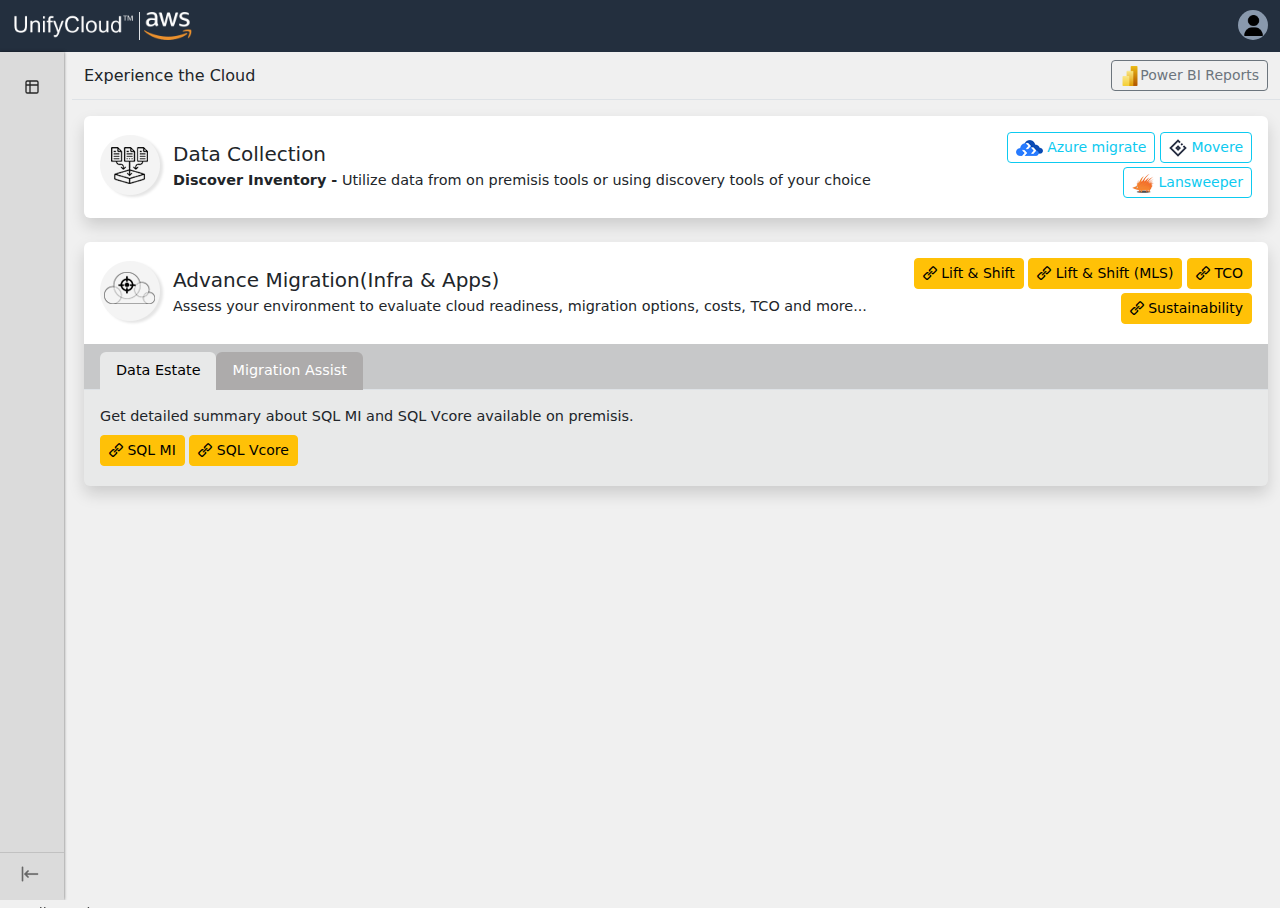
==== commit 352f4217: "error resolved" ====
--- a/index.html
+++ b/index.html
@@ -79,7 +79,7 @@
                   </a>
               </div>
           </div>
-          <div class="mainContent ps-2">
+          <div class="mainContent ps-2 pb-3">
               <div class="border-bottom py-2 mb-3">
                   <div class="container-fluid">
                       <div class="row g-2 align-items-center justify-content-between">
@@ -108,13 +108,13 @@
                                           <p class="mb-0"><strong>Discover Inventory -</strong> Utilize data from on premisis tools or using discovery tools of your choice</p>
                                       </div>
                                       <div class="col text-end">
-                                          <a href="#" class="btn btn-outline-info btn-sm">
+                                          <a href="#" class="btn btn-outline-info btn-sm mb-1">
                                               <img src="assets/img/logo/azure-migrate.png" />&nbsp;Azure migrate
                                           </a>
-                                          <a href="#" class="btn btn-outline-info btn-sm">
+                                          <a href="#" class="btn btn-outline-info btn-sm mb-1">
                                               <img src="assets/img/logo/movere.png" />&nbsp;Movere
                                           </a>
-                                          <a href="#" class="btn btn-outline-info btn-sm">
+                                          <a href="#" class="btn btn-outline-info btn-sm mb-1">
                                               <img src="assets/img/logo/lansweeper.png" />&nbsp;Lansweeper
                                           </a>
                                       </div>
@@ -135,16 +135,16 @@
                                               <p class="mb-0">Assess your environment to evaluate cloud readiness, migration options, costs, TCO and more...</p>
                                           </div>
                                           <div class="col text-end">
-                                              <a href="#" class="btn btn-warning btn-sm">
+                                              <a href="#" class="btn btn-warning btn-sm mb-1">
                                                   <i class="icofont-link-alt"></i>&nbsp;Lift &amp; Shift
                                               </a>
-                                              <a href="#" class="btn btn-warning btn-sm">
+                                              <a href="#" class="btn btn-warning btn-sm mb-1">
                                                   <i class="icofont-link-alt"></i>&nbsp;Lift &amp; Shift (MLS)
                                               </a>
-                                              <a href="#" class="btn btn-warning btn-sm">
+                                              <a href="#" class="btn btn-warning btn-sm mb-1">
                                                   <i class="icofont-link-alt"></i>&nbsp;TCO
                                               </a>
-                                              <a href="#" class="btn btn-warning btn-sm">
+                                              <a href="#" class="btn btn-warning btn-sm mb-1">
                                                   <i class="icofont-link-alt"></i>&nbsp;Sustainability
                                               </a>
                                           </div>
@@ -165,19 +165,19 @@
                                           <div class="tab-content bg-dark bg-opacity-10" id="myTabContent">
                                               <div class="tab-pane fade show active p-3" id="home-tab-pane" role="tabpanel" aria-labelledby="home-tab" tabindex="0">
                                                   <p class="mb-2">Get detailed summary about SQL MI and SQL Vcore available on premisis.</p>
-                                                  <a href="#" class="btn btn-warning btn-sm">
+                                                  <a href="#" class="btn btn-warning btn-sm mb-1">
                                                       <i class="icofont-link-alt"></i>&nbsp;SQL MI
                                                   </a>
-                                                  <a href="#" class="btn btn-warning btn-sm">
+                                                  <a href="#" class="btn btn-warning btn-sm mb-1">
                                                       <i class="icofont-link-alt"></i>&nbsp;SQL Vcore
                                                   </a>
                                               </div>
                                               <div class="tab-pane fade p-3" id="profile-tab-pane" role="tabpanel" aria-labelledby="profile-tab" tabindex="0">
                                                   <p class="mb-2">Get detailed summary about Migration Assist Infrastructure and Applications.</p>
-                                                  <a href="#" class="btn btn-warning btn-sm">
+                                                  <a href="#" class="btn btn-warning btn-sm mb-1">
                                                       <i class="icofont-link-alt"></i>&nbsp;Infra 6R & Workload
                                                   </a>
-                                                  <a href="#" class="btn btn-warning btn-sm">
+                                                  <a href="#" class="btn btn-warning btn-sm mb-1">
                                                       <i class="icofont-link-alt"></i>&nbsp;Application 6R & Workload
                                                   </a>
                                               </div>
--- a/assets/css/responsive.css
+++ b/assets/css/responsive.css
@@ -1,13 +1,14 @@
 ﻿@media(max-width:991.98px) {
-    .sidebar{
-        display:none;
-        position:fixed;
+    .sidebar {
+        display: none;
+        position: fixed;
+        width: 15.875rem !important;
     }
     .mmenu{
         display:block;
     }
     .mainContent {
-        width: 100%;
+        width: 100% !important;
     }
     .navbar-vertical-footer{
         display:none;
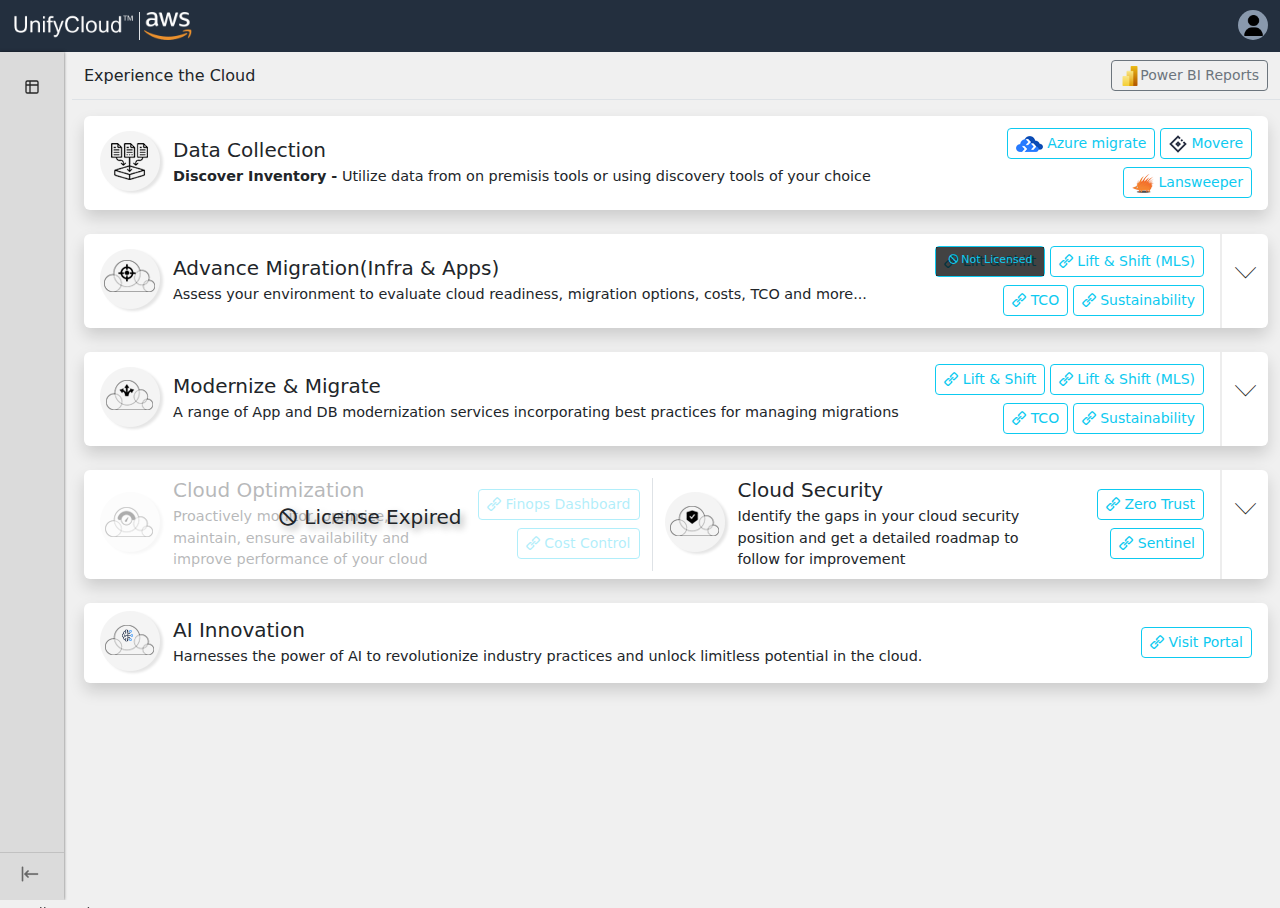
==== commit 9287204d: "almost done" ====
--- a/index.html
+++ b/index.html
@@ -79,7 +79,7 @@
                   </a>
               </div>
           </div>
-          <div class="mainContent ps-2 pb-3">
+          <div class="mainContent ps-2 pb-5">
               <div class="border-bottom py-2 mb-3">
                   <div class="container-fluid">
                       <div class="row g-2 align-items-center justify-content-between">
@@ -94,11 +94,11 @@
                       </div>
                   </div>
               </div>
-              <div>
+              <div class="firstpge">
                   <div class="container-fluid">
                       <div class="row g-4">
                           <div class="col-12">
-                              <div class="shadow rounded-2 p-3 bg-white">
+                              <div class="shadow rounded-2 px-3 py-2 bg-white">
                                   <div class="row g-2 align-items-center">
                                       <div class="col-auto">
                                           <img src="assets/img/icons/data-collection-logo.png" />
@@ -108,13 +108,13 @@
                                           <p class="mb-0"><strong>Discover Inventory -</strong> Utilize data from on premisis tools or using discovery tools of your choice</p>
                                       </div>
                                       <div class="col text-end">
-                                          <a href="#" class="btn btn-outline-info btn-sm mb-1">
+                                          <a href="#" class="btn btn-outline-info btn-sm my-1">
                                               <img src="assets/img/logo/azure-migrate.png" />&nbsp;Azure migrate
                                           </a>
-                                          <a href="#" class="btn btn-outline-info btn-sm mb-1">
+                                          <a href="#" class="btn btn-outline-info btn-sm my-1">
                                               <img src="assets/img/logo/movere.png" />&nbsp;Movere
                                           </a>
-                                          <a href="#" class="btn btn-outline-info btn-sm mb-1">
+                                          <a href="#" class="btn btn-outline-info btn-sm my-1">
                                               <img src="assets/img/logo/lansweeper.png" />&nbsp;Lansweeper
                                           </a>
                                       </div>
@@ -125,7 +125,7 @@
                           </div>
                           <div class="col-12">
                               <div class="shadow rounded-2 overflow-hidden bg-white">
-                                  <div class="p-3">
+                                  <div class="px-3 py-2 position-relative mainBox">
                                       <div class="row g-2 align-items-center">
                                           <div class="col-auto">
                                               <img src="assets/img/logo/infra-assessment-logo.png" />
@@ -135,23 +135,28 @@
                                               <p class="mb-0">Assess your environment to evaluate cloud readiness, migration options, costs, TCO and more...</p>
                                           </div>
                                           <div class="col text-end">
-                                              <a href="#" class="btn btn-warning btn-sm mb-1">
+                                              <a href="#" class="btn btn-outline-info btn-sm my-1 restrictedBtn">
                                                   <i class="icofont-link-alt"></i>&nbsp;Lift &amp; Shift
-                                              </a>
-                                              <a href="#" class="btn btn-warning btn-sm mb-1">
+                                                  <span><i class="icofont-not-allowed"></i>Not Licensed</span>
+                                              </a>
+                                              <a href="#" class="btn btn-outline-info btn-sm my-1">
                                                   <i class="icofont-link-alt"></i>&nbsp;Lift &amp; Shift (MLS)
                                               </a>
-                                              <a href="#" class="btn btn-warning btn-sm mb-1">
+                                              <a href="#" class="btn btn-outline-info btn-sm my-1">
                                                   <i class="icofont-link-alt"></i>&nbsp;TCO
                                               </a>
-                                              <a href="#" class="btn btn-warning btn-sm mb-1">
+                                              <a href="#" class="btn btn-outline-info btn-sm my-1">
                                                   <i class="icofont-link-alt"></i>&nbsp;Sustainability
                                               </a>
                                           </div>
                                       </div>
-                                  </div>
-
-                                  <div class="">
+                                      <a href="javascript:void()" class="downIco toggle-btn" data-target="box1">
+                                          <i class="icofont-thin-down ico1"></i>
+                                          <i class="icofont-thin-up ico2"></i>
+                                      </a>
+                                  </div>
+
+                                  <div class="DetailBox" id="box1" style="display:none;">
                                       <div>
                                           <ul class="nav nav-tabs ps-3 bg-dark bg-opacity-25 pt-2" id="myTab" role="tablist">
                                               <li class="nav-item" role="presentation">
@@ -160,30 +165,212 @@
                                               <li class="nav-item" role="presentation">
                                                   <button class="nav-link" id="profile-tab" data-bs-toggle="tab" data-bs-target="#profile-tab-pane" type="button" role="tab" aria-controls="profile-tab-pane" aria-selected="false">Migration Assist</button>
                                               </li>
-                                              
+
                                           </ul>
                                           <div class="tab-content bg-dark bg-opacity-10" id="myTabContent">
                                               <div class="tab-pane fade show active p-3" id="home-tab-pane" role="tabpanel" aria-labelledby="home-tab" tabindex="0">
                                                   <p class="mb-2">Get detailed summary about SQL MI and SQL Vcore available on premisis.</p>
-                                                  <a href="#" class="btn btn-warning btn-sm mb-1">
+                                                  <a href="#" class="btn btn-outline-dark btn-sm my-1">
                                                       <i class="icofont-link-alt"></i>&nbsp;SQL MI
                                                   </a>
-                                                  <a href="#" class="btn btn-warning btn-sm mb-1">
+                                                  <a href="#" class="btn btn-outline-dark btn-sm my-1">
                                                       <i class="icofont-link-alt"></i>&nbsp;SQL Vcore
                                                   </a>
                                               </div>
                                               <div class="tab-pane fade p-3" id="profile-tab-pane" role="tabpanel" aria-labelledby="profile-tab" tabindex="0">
                                                   <p class="mb-2">Get detailed summary about Migration Assist Infrastructure and Applications.</p>
-                                                  <a href="#" class="btn btn-warning btn-sm mb-1">
+                                                  <a href="#" class="btn btn-outline-dark btn-sm my-1">
                                                       <i class="icofont-link-alt"></i>&nbsp;Infra 6R & Workload
                                                   </a>
-                                                  <a href="#" class="btn btn-warning btn-sm mb-1">
+                                                  <a href="#" class="btn btn-outline-dark btn-sm my-1">
                                                       <i class="icofont-link-alt"></i>&nbsp;Application 6R & Workload
                                                   </a>
                                               </div>
                                           </div>
                                       </div>
                                   </div>
+                              </div>
+                          </div>
+
+                          <div class="col-12">
+                              <div class="shadow rounded-2 overflow-hidden bg-white">
+                                  <div class="px-3 py-2 position-relative mainBox">
+                                      <div class="row g-2 align-items-center">
+                                          <div class="col-auto">
+                                              <img src="assets/img/logo/modernize-migrate-logo.png" />
+                                          </div>
+                                          <div class="col-auto">
+                                              <h6 class="display-6 fs-5 mb-1">Modernize & Migrate</h6>
+                                              <p class="mb-0">A range of App and DB modernization services incorporating best practices for managing migrations</p>
+                                          </div>
+                                          <div class="col text-end">
+                                              <a href="#" class="btn btn-outline-info btn-sm my-1">
+                                                  <i class="icofont-link-alt"></i>&nbsp;Lift &amp; Shift
+                                              </a>
+                                              <a href="#" class="btn btn-outline-info btn-sm my-1">
+                                                  <i class="icofont-link-alt"></i>&nbsp;Lift &amp; Shift (MLS)
+                                              </a>
+                                              <a href="#" class="btn btn-outline-info btn-sm my-1">
+                                                  <i class="icofont-link-alt"></i>&nbsp;TCO
+                                              </a>
+                                              <a href="#" class="btn btn-outline-info btn-sm my-1">
+                                                  <i class="icofont-link-alt"></i>&nbsp;Sustainability
+                                              </a>
+                                          </div>
+                                      </div>
+                                      <a href="javascript:void()" class="downIco toggle-btn" data-target="box2">
+                                          <i class="icofont-thin-down ico1"></i>
+                                          <i class="icofont-thin-up ico2"></i>
+                                      </a>
+                                  </div>
+
+                                  <div class="DetailBox" id="box2" style="display:none;">
+                                      <div>
+                                          <ul class="nav nav-tabs ps-3 bg-dark bg-opacity-25 pt-2" id="myTab2" role="tablist">
+                                              <li class="nav-item" role="presentation">
+                                                  <button class="nav-link active" id="home-tab2" data-bs-toggle="tab" data-bs-target="#home-tab-pane2" type="button" role="tab" aria-controls="home-tab-pane2" aria-selected="true">Data Estate</button>
+                                              </li>
+                                              <li class="nav-item" role="presentation">
+                                                  <button class="nav-link" id="profile-tab2" data-bs-toggle="tab" data-bs-target="#profile-tab-pane2" type="button" role="tab" aria-controls="profile-tab-pane2" aria-selected="false">Migration Assist</button>
+                                              </li>
+
+                                          </ul>
+                                          <div class="tab-content bg-dark bg-opacity-10" id="myTabContent2">
+                                              <div class="tab-pane fade show active p-3" id="home-tab-pane2" role="tabpanel" aria-labelledby="home-tab2" tabindex="0">
+                                                  <p class="mb-2">Get detailed summary about SQL MI and SQL Vcore available on premisis.</p>
+                                                  <a href="#" class="btn btn-outline-dark btn-sm my-1">
+                                                      <i class="icofont-link-alt"></i>&nbsp;SQL MI
+                                                  </a>
+                                                  <a href="#" class="btn btn-outline-dark btn-sm my-1">
+                                                      <i class="icofont-link-alt"></i>&nbsp;SQL Vcore
+                                                  </a>
+                                              </div>
+                                              <div class="tab-pane fade p-3" id="profile-tab-pane2" role="tabpanel" aria-labelledby="profile-tab2" tabindex="0">
+                                                  <p class="mb-2">Get detailed summary about Migration Assist Infrastructure and Applications.</p>
+                                                  <a href="#" class="btn btn-outline-dark btn-sm my-1">
+                                                      <i class="icofont-link-alt"></i>&nbsp;Infra 6R & Workload
+                                                  </a>
+                                                  <a href="#" class="btn btn-outline-dark btn-sm my-1">
+                                                      <i class="icofont-link-alt"></i>&nbsp;Application 6R & Workload
+                                                  </a>
+                                              </div>
+                                          </div>
+                                      </div>
+                                  </div>
+                              </div>
+                          </div>
+
+                          <div class="col-12">
+                              <div class="shadow rounded-2 overflow-hidden bg-white">
+                                  <div class="px-3 py-2 position-relative mainBox">
+                                      <div class="row">
+                                          <div class="col-md">
+                                              <div class="position-relative">
+                                                  <div class="row g-2 align-items-center">
+                                                      <div class="col-auto">
+                                                          <img src="assets/img/logo/manage-optimize-logo.png" />
+                                                      </div>
+                                                      <div class="col">
+                                                          <h6 class="display-6 fs-5 mb-1">Cloud Optimization</h6>
+                                                          <p class="mb-0">Proactively monitor, optimize, maintain, ensure availability and improve performance of your cloud</p>
+                                                      </div>
+                                                      <div class="col-4 text-end">
+                                                          <a href="#" class="btn btn-outline-info btn-sm my-1">
+                                                              <i class="icofont-link-alt"></i>&nbsp;Finops Dashboard
+                                                          </a>
+                                                          <a href="#" class="btn btn-outline-info btn-sm my-1">
+                                                              <i class="icofont-link-alt"></i>&nbsp;Cost Control
+                                                          </a>
+                                                      </div>
+                                                  </div>
+                                                  <div class="RestrictedBox">
+                                                      <i class="icofont-not-allowed"></i>
+                                                      <span>License Expired</span>
+                                                  </div>
+                                              </div>
+                                          </div>
+                                          <div class="col-md border-start">
+                                              <div class="position-relative">
+                                                  <div class="row g-2 align-items-center">
+                                                      <div class="col-auto">
+                                                          <img src="assets/img/logo/cloudsecurity-logo.png" />
+                                                      </div>
+                                                      <div class="col">
+                                                          <h6 class="display-6 fs-5 mb-1">Cloud Security</h6>
+                                                          <p class="mb-0">Identify the gaps in your cloud security position and get a detailed roadmap to follow for improvement</p>
+                                                      </div>
+                                                      <div class="col-4 text-end">
+                                                          <a href="#" class="btn btn-outline-info btn-sm my-1">
+                                                              <i class="icofont-link-alt"></i>&nbsp;Zero Trust
+                                                          </a>
+                                                          <a href="#" class="btn btn-outline-info btn-sm my-1">
+                                                              <i class="icofont-link-alt"></i>&nbsp;Sentinel
+                                                          </a>
+                                                      </div>
+                                                  </div>
+                                              </div>
+                                          </div>
+                                      </div>
+
+                                      <a href="javascript:void()" class="downIco toggle-btn" data-target="box3">
+                                          <i class="icofont-thin-down ico1"></i>
+                                          <i class="icofont-thin-up ico2"></i>
+                                      </a>
+                                  </div>
+
+                                  <div class="DetailBox" id="box3" style="display:none;">
+                                      <div>
+                                          <ul class="nav nav-tabs ps-3 bg-dark bg-opacity-25 pt-2" id="myTab3" role="tablist">
+                                              <li class="nav-item" role="presentation">
+                                                  <button class="nav-link active" id="home-tab3" data-bs-toggle="tab" data-bs-target="#home-tab-pane3" type="button" role="tab" aria-controls="home-tab-pane3" aria-selected="true">Data Estate</button>
+                                              </li>
+                                              <li class="nav-item" role="presentation">
+                                                  <button class="nav-link" id="profile-tab3" data-bs-toggle="tab" data-bs-target="#profile-tab-pane3" type="button" role="tab" aria-controls="profile-tab-pane3" aria-selected="false">Migration Assist</button>
+                                              </li>
+
+                                          </ul>
+                                          <div class="tab-content bg-dark bg-opacity-10" id="myTabContent3">
+                                              <div class="tab-pane fade show active p-3" id="home-tab-pane3" role="tabpanel" aria-labelledby="home-tab3" tabindex="0">
+                                                  <p class="mb-2">Get detailed summary about SQL MI and SQL Vcore available on premisis.</p>
+                                                  <a href="#" class="btn btn-outline-dark btn-sm my-1">
+                                                      <i class="icofont-link-alt"></i>&nbsp;SQL MI
+                                                  </a>
+                                                  <a href="#" class="btn btn-outline-dark btn-sm my-1">
+                                                      <i class="icofont-link-alt"></i>&nbsp;SQL Vcore
+                                                  </a>
+                                              </div>
+                                              <div class="tab-pane fade p-3" id="profile-tab-pane3" role="tabpanel" aria-labelledby="profile-tab3" tabindex="0">
+                                                  <p class="mb-2">Get detailed summary about Migration Assist Infrastructure and Applications.</p>
+                                                  <a href="#" class="btn btn-outline-dark btn-sm my-1">
+                                                      <i class="icofont-link-alt"></i>&nbsp;Infra 6R & Workload
+                                                  </a>
+                                                  <a href="#" class="btn btn-outline-dark btn-sm my-1">
+                                                      <i class="icofont-link-alt"></i>&nbsp;Application 6R & Workload
+                                                  </a>
+                                              </div>
+                                          </div>
+                                      </div>
+                                  </div>
+                              </div>
+                          </div>
+                          <div class="col-12">
+                              <div class="shadow rounded-2 px-3 py-2 bg-white">
+                                  <div class="row g-2 align-items-center">
+                                      <div class="col-auto">
+                                          <img src="assets/img/logo/ai-innovation-logo.png" />
+                                      </div>
+                                      <div class="col-auto">
+                                          <h6 class="display-6 fs-5 mb-1">AI Innovation</h6>
+                                          <p class="mb-0">Harnesses the power of AI to revolutionize industry practices and unlock limitless potential in the cloud.</p>
+                                      </div>
+                                      <div class="col text-end">
+                                          <a href="#" class="btn btn-outline-info btn-sm my-1">
+                                              <i class="icofont-link-alt"></i>&nbsp;Visit Portal
+                                          </a>
+                                      </div>
+                                  </div>
+
+
                               </div>
                           </div>
                       </div>
--- a/assets/css/style.css
+++ b/assets/css/style.css
@@ -2284,4 +2284,84 @@
 }
     .nav-tabs .nav-link.active, .nav-tabs .nav-item.show .nav-link {
         background-color: #e8e9e9;
-    }+    }
+.mainBox{
+    padding-right:4rem !important;
+}
+.downIco {
+    position: absolute;
+    bottom: 0;
+    right: 0;
+    color: #252525;
+    display: inline-block;
+    outline: none;
+    text-decoration: none;
+    width: 3rem;
+    text-align: center;
+    transition: 0.5s;
+    font-size: 13px;
+    top: 0;
+    font-size: 35px;
+    padding-top: 0.8rem;
+    border-left: 2px solid #ededed;
+}
+
+    .downIco:hover {
+        background-color: #0dbcdc;
+    }
+.DetailBox{
+    transition:0.5s;
+}
+.ico2{
+    display:none;
+}
+.ActivedownIco {
+    background-color: #0dbcdc !important;
+    padding-top: 1.5rem !important;
+}
+    .ActivedownIco .ico1 {
+        display:none;
+    }
+    .ActivedownIco .ico2{
+        display: block;
+    }
+.firstpge .btn{
+    position:relative;
+}
+.restrictedBtn{
+    cursor:not-allowed !important;
+}
+    .restrictedBtn:hover {
+        background-color: none !important;
+        color: #0dcaf0
+    }
+    .restrictedBtn span i {
+        margin-right: 2px;
+    }
+    .restrictedBtn span {
+        position: absolute;
+        top: 0;
+        left: 0;
+        right: 0;
+        bottom: 0;
+        background-color: #000000bd;
+        font-size: 11px;
+        padding: 5px 1px 1px 1px;
+    }
+.RestrictedBox {
+    position: absolute;
+    top: 0;
+    left: 0;
+    right: 0;
+    bottom: 0;
+    background-color: #ffffffad;
+    font-size: 20px;
+    text-align: center;
+    padding-top: 2rem;
+    text-shadow: 3px 4px 7px #00000063;
+    font-weight: 500;
+}
+.RestrictedBox i{
+}
+.RestrictedBox span{
+}